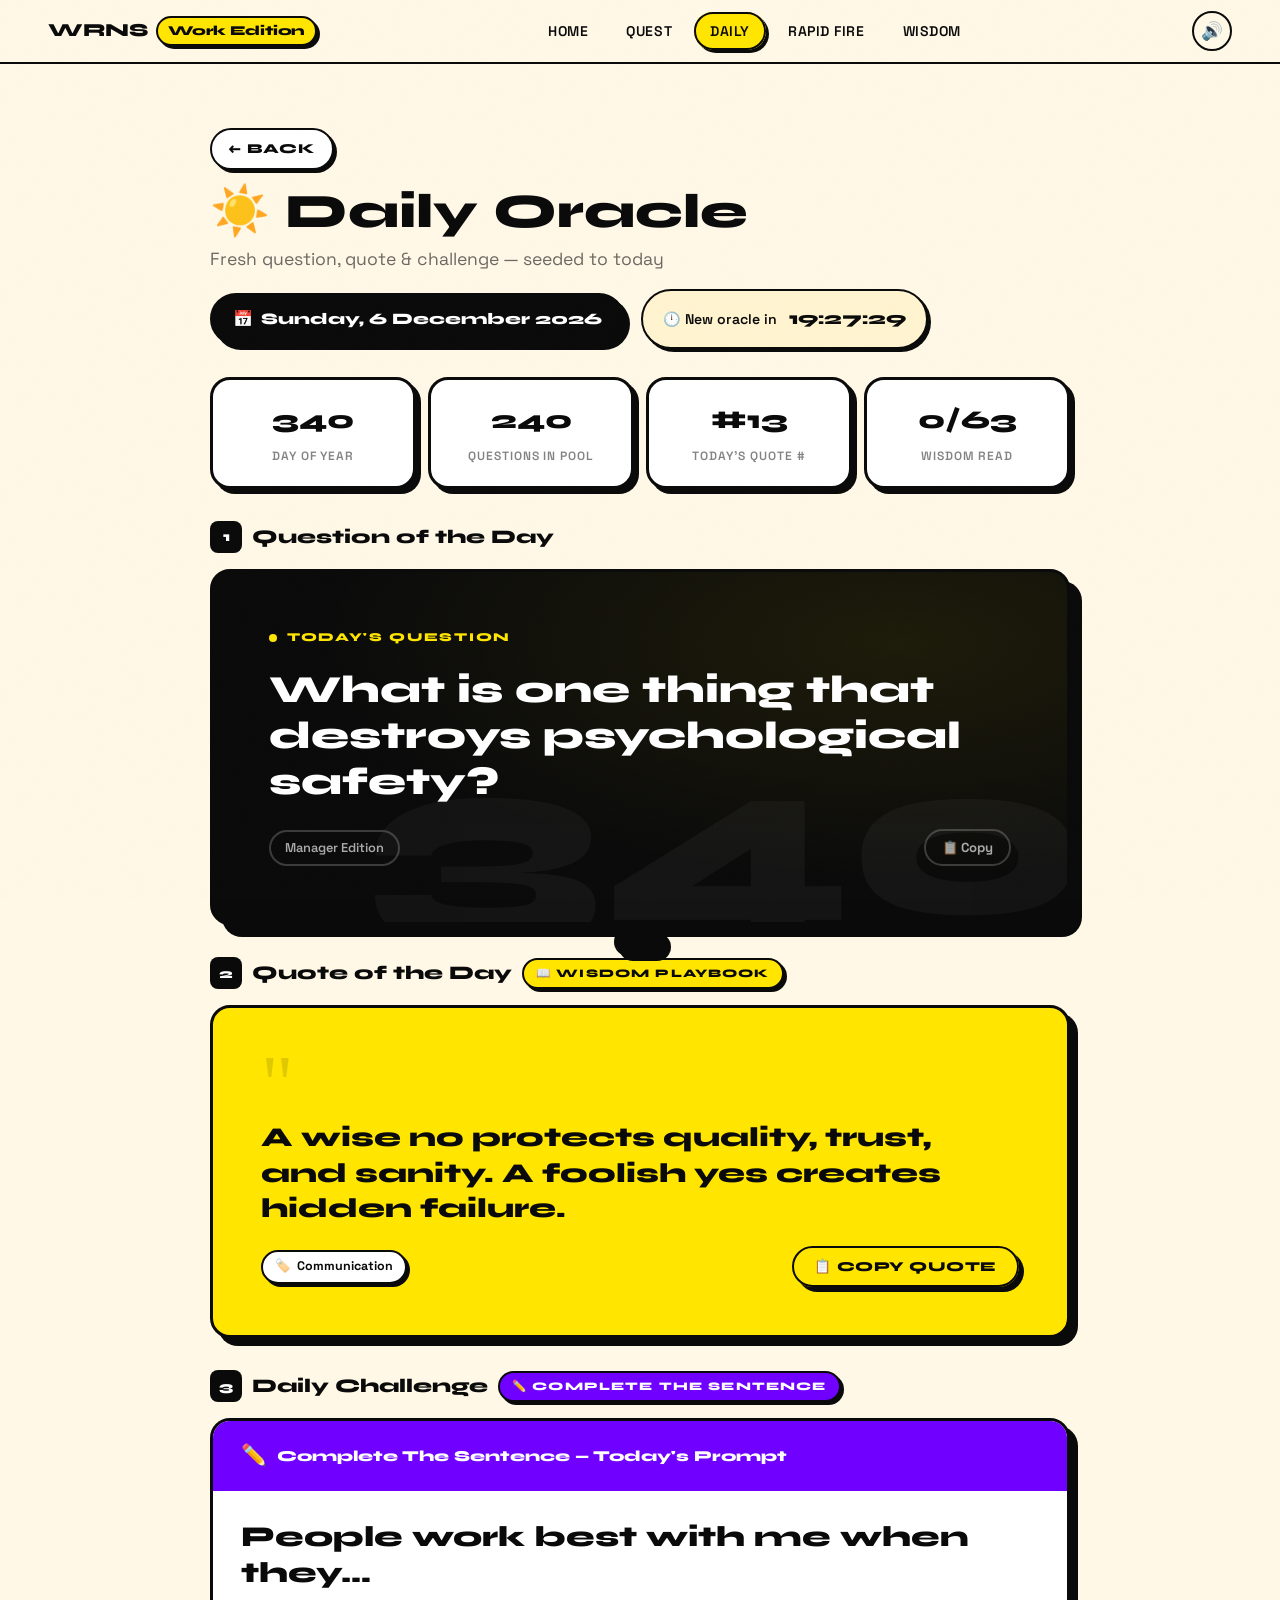
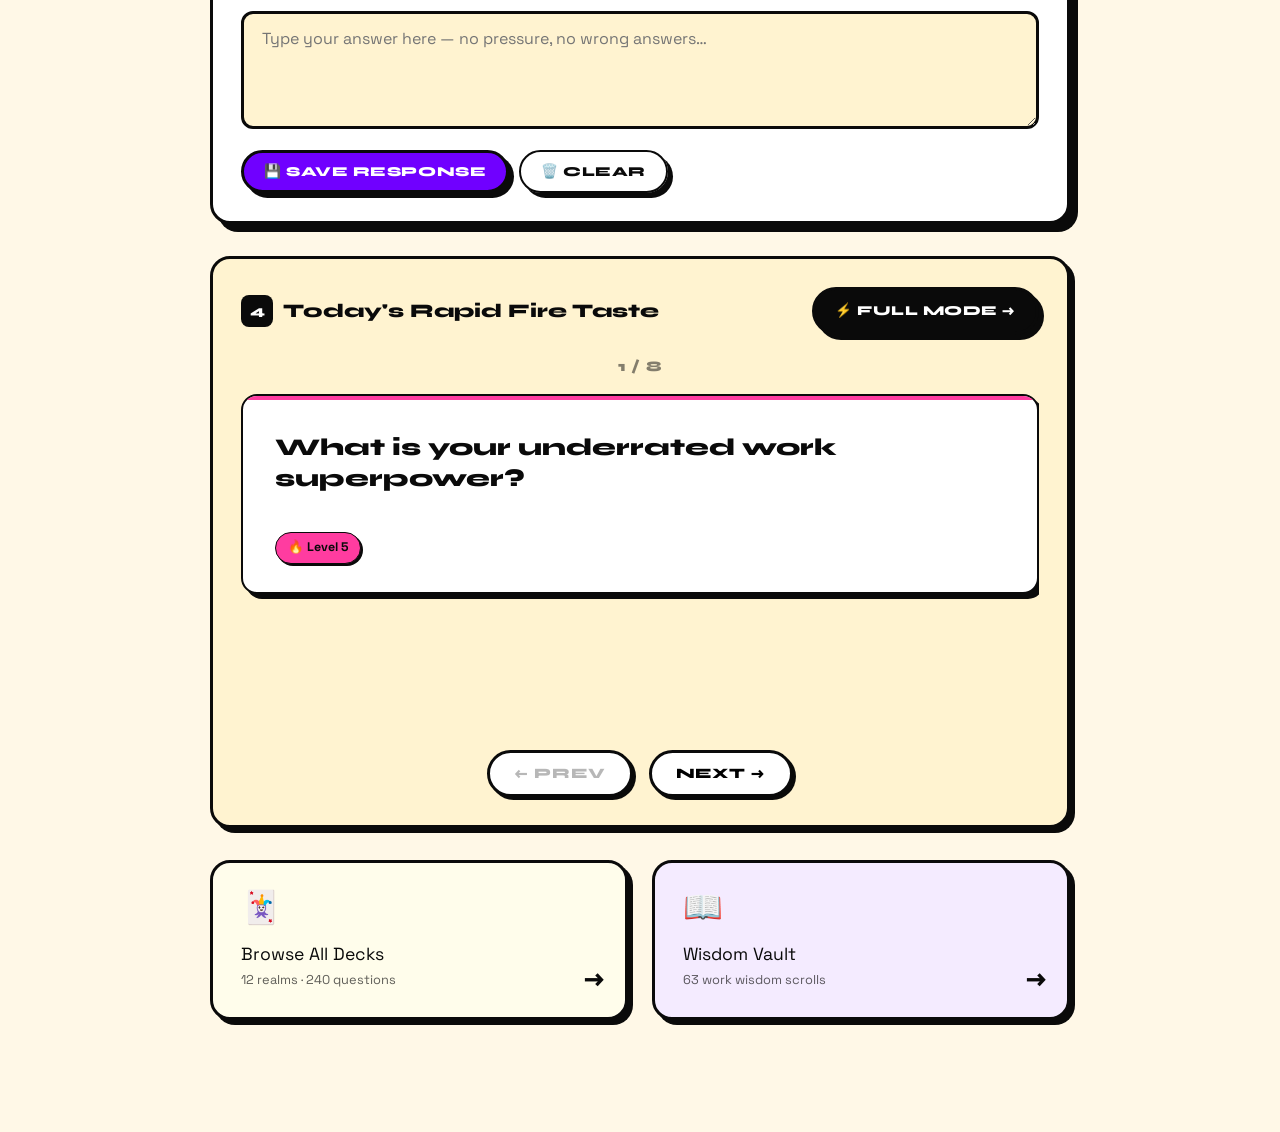
==== pages/daily.html @ 216b8ea8 "Add files via upload" ====
<!DOCTYPE html>
<html lang="en">
<head>
  <meta charset="UTF-8">
  <meta name="viewport" content="width=device-width, initial-scale=1.0">
  <title>Daily Oracle — WRNS Work Edition</title>
  <link rel="stylesheet" href="../css/main.css">
  <link rel="stylesheet" href="../css/animations.css">
  <style>
    .daily-page {
      max-width: 860px;
      margin: 0 auto;
    }

    .date-display {
      display: flex;
      align-items: center;
      gap: 16px;
      flex-wrap: wrap;
    }

    .date-chip {
      display: inline-flex;
      align-items: center;
      gap: 8px;
      font-family: var(--f-display);
      font-size: 1rem;
      font-weight: 800;
      padding: 10px 20px;
      border: var(--border-thick);
      border-radius: var(--radius-pill);
      background: var(--c-black);
      color: var(--c-white);
      box-shadow: var(--sh-md);
    }

    /* Countdown to next day */
    .next-oracle {
      display: flex;
      align-items: center;
      gap: 12px;
      padding: 14px 20px;
      border: var(--border);
      border-radius: var(--radius-pill);
      background: var(--c-cream);
      box-shadow: var(--sh-sm);
      font-size: 0.88rem;
      font-weight: 600;
      flex-wrap: wrap;
    }

    .next-oracle-time {
      font-family: var(--f-display);
      font-size: 1.1rem;
      font-weight: 800;
    }

    /* Daily Q card */
    .daily-q-card {
      background: var(--c-black);
      color: var(--c-white);
      border: var(--border-thick);
      border-radius: var(--radius);
      padding: clamp(32px, 5vw, 56px);
      position: relative;
      overflow: hidden;
      box-shadow: var(--sh-xl);
      min-height: 280px;
      display: flex;
      flex-direction: column;
      justify-content: space-between;
    }

    .daily-q-card::before {
      content: '';
      position: absolute;
      inset: 0;
      background: radial-gradient(ellipse at 80% 20%, rgba(255,229,0,0.08) 0%, transparent 60%);
      pointer-events: none;
    }

    .daily-q-label {
      display: flex;
      align-items: center;
      gap: 10px;
      font-family: var(--f-display);
      font-size: 0.75rem;
      font-weight: 800;
      text-transform: uppercase;
      letter-spacing: 0.14em;
      color: var(--c-yellow);
      margin-bottom: 20px;
      flex-shrink: 0;
    }

    .daily-q-label .live-dot {
      width: 8px;
      height: 8px;
      background: var(--c-yellow);
      border-radius: 50%;
      animation: pulse 1.5s infinite;
    }

    .daily-q-text {
      font-family: var(--f-display);
      font-size: clamp(1.5rem, 4vw, 2.4rem);
      font-weight: 800;
      line-height: 1.2;
      flex: 1;
      display: flex;
      align-items: center;
      position: relative;
      z-index: 1;
    }

    .daily-q-footer {
      display: flex;
      align-items: center;
      justify-content: space-between;
      margin-top: 24px;
      flex-wrap: wrap;
      gap: 10px;
      flex-shrink: 0;
    }

    .daily-q-deck {
      display: inline-flex;
      align-items: center;
      gap: 6px;
      padding: 6px 14px;
      border: 2px solid rgba(255,255,255,0.2);
      border-radius: var(--radius-pill);
      font-size: 0.8rem;
      font-weight: 600;
      color: rgba(255,255,255,0.65);
    }

    .daily-q-share {
      display: inline-flex;
      align-items: center;
      gap: 6px;
      padding: 8px 16px;
      border: 2px solid rgba(255,255,255,0.2);
      border-radius: var(--radius-pill);
      font-size: 0.82rem;
      font-weight: 700;
      color: rgba(255,255,255,0.65);
      cursor: pointer;
      transition: border-color var(--t-fast), color var(--t-fast);
      background: none;
      font-family: var(--f-body);
    }

    .daily-q-share:hover {
      border-color: var(--c-yellow);
      color: var(--c-yellow);
    }

    .big-bg-num {
      position: absolute;
      right: -20px;
      bottom: -30px;
      font-family: var(--f-display);
      font-size: clamp(8rem, 20vw, 14rem);
      font-weight: 800;
      color: white;
      opacity: 0.04;
      line-height: 1;
      pointer-events: none;
      user-select: none;
    }

    /* Quote card */
    .quote-block {
      background: var(--c-yellow);
      border: var(--border-thick);
      border-radius: var(--radius);
      padding: clamp(28px, 4vw, 48px);
      box-shadow: var(--sh-lg);
      position: relative;
      overflow: hidden;
      min-height: 200px;
      display: flex;
      flex-direction: column;
      justify-content: space-between;
    }

    .quote-marks {
      font-family: serif;
      font-size: 5rem;
      line-height: 0.7;
      opacity: 0.12;
      margin-bottom: 8px;
      display: block;
    }

    .quote-text {
      font-family: var(--f-display);
      font-size: clamp(1.1rem, 2.8vw, 1.7rem);
      font-weight: 800;
      line-height: 1.3;
      flex: 1;
    }

    .quote-footer {
      margin-top: 20px;
      display: flex;
      align-items: center;
      justify-content: space-between;
      flex-wrap: wrap;
      gap: 10px;
    }

    .quote-tag-pill {
      display: inline-flex;
      align-items: center;
      gap: 6px;
      padding: 5px 12px;
      border: var(--border);
      border-radius: var(--radius-pill);
      background: var(--c-white);
      font-size: 0.78rem;
      font-weight: 700;
      box-shadow: var(--sh-sm);
    }

    .quote-src {
      font-size: 0.78rem;
      font-weight: 600;
      opacity: 0.55;
    }

    /* Complete the sentence card */
    .sentence-card {
      border: var(--border-thick);
      border-radius: var(--radius);
      background: var(--c-white);
      box-shadow: var(--sh-lg);
      overflow: hidden;
    }

    .sentence-header {
      background: var(--c-purple);
      color: var(--c-white);
      padding: 18px 28px;
      display: flex;
      align-items: center;
      gap: 10px;
    }

    .sentence-header h3 {
      font-size: 0.95rem;
      font-weight: 800;
    }

    .sentence-body {
      padding: 28px;
    }

    .sentence-prompt {
      font-family: var(--f-display);
      font-size: clamp(1.2rem, 3vw, 1.8rem);
      font-weight: 800;
      line-height: 1.25;
      margin-bottom: 20px;
    }

    .sentence-input {
      width: 100%;
      min-height: 100px;
      padding: 14px 18px;
      font-family: var(--f-body);
      font-size: 1rem;
      border: var(--border-thick);
      border-radius: var(--radius-sm);
      background: var(--c-cream);
      resize: vertical;
      transition: border-color var(--t-fast), box-shadow var(--t-fast);
      outline: none;
    }

    .sentence-input:focus {
      border-color: var(--c-purple);
      box-shadow: 0 0 0 3px rgba(112,0,255,0.12);
    }

    /* Daily stats row */
    .daily-meta-row {
      display: grid;
      grid-template-columns: repeat(auto-fit, minmax(160px, 1fr));
      gap: 12px;
    }

    .daily-meta-card {
      display: flex;
      flex-direction: column;
      align-items: center;
      justify-content: center;
      padding: 20px 16px;
      border: var(--border-thick);
      border-radius: var(--radius);
      background: var(--c-white);
      box-shadow: var(--sh-md);
      text-align: center;
      gap: 6px;
    }

    .daily-meta-val {
      font-family: var(--f-display);
      font-size: 1.6rem;
      font-weight: 800;
    }

    .daily-meta-lbl {
      font-size: 0.75rem;
      font-weight: 600;
      opacity: 0.5;
      text-transform: uppercase;
      letter-spacing: 0.08em;
    }

    /* Day streak visual */
    .streak-bar {
      display: flex;
      gap: 6px;
      flex-wrap: wrap;
    }

    .streak-day {
      width: 28px;
      height: 28px;
      border: var(--border);
      border-radius: 6px;
      display: flex;
      align-items: center;
      justify-content: center;
      font-size: 0.7rem;
      font-weight: 700;
    }

    .streak-day.today {
      background: var(--c-yellow);
      box-shadow: var(--sh-sm);
      font-size: 0.8rem;
    }

    .streak-day.visited { background: var(--c-mint); }

    /* Reflection area */
    .reflection-section {
      border: var(--border-thick);
      border-radius: var(--radius);
      background: var(--c-cream);
      padding: 28px;
      box-shadow: var(--sh-md);
    }

    /* Section labels */
    .section-label {
      display: flex;
      align-items: center;
      gap: 10px;
      font-family: var(--f-display);
      font-size: 1.2rem;
      font-weight: 800;
      margin-bottom: 16px;
    }

    .section-label .num {
      display: flex;
      align-items: center;
      justify-content: center;
      width: 32px;
      height: 32px;
      background: var(--c-black);
      color: var(--c-white);
      border-radius: 8px;
      font-size: 0.85rem;
      font-weight: 800;
      flex-shrink: 0;
    }
  </style>
</head>
<body>

<!-- NAV -->
<nav class="nav" id="mainNav" role="navigation" aria-label="Main navigation">
  <div class="container">
    <a href="../index.html" class="nav-logo" aria-label="WRNS Work Edition Home">
      <span>WRNS</span>
      <span class="logo-badge"><span class="badge-full">Work Edition</span><span class="badge-short">WE</span></span>
    </a>
    <ul class="nav-links" role="list">
      <li><a href="../index.html">Home</a></li>
      <li><a href="quest.html">Quest</a></li>
      <li><a href="daily.html" class="active">Daily</a></li>
      <li><a href="rapid-fire.html">Rapid Fire</a></li>
      <li><a href="wisdom.html">Wisdom</a></li>
    </ul>
    <button class="nav-sound-btn" id="soundToggle" aria-label="Toggle sound">🔊</button>
    <button class="nav-hamburger" id="hamburger" aria-label="Toggle menu" aria-expanded="false">
      <span></span><span></span><span></span>
    </button>
  </div>
</nav>
<div class="nav-mobile-menu" id="mobileMenu">
  <a href="../index.html">🏠 Home</a>
  <a href="quest.html">🃏 Quest Decks</a>
  <a href="daily.html">☀️ Daily Oracle</a>
  <a href="rapid-fire.html">⚡ Rapid Fire</a>
  <a href="wisdom.html">📖 Wisdom Vault</a>
</div>

<main class="page">
  <div class="container section daily-page">

    <!-- Header -->
    <div class="section-header page-enter" style="align-items: flex-start;">
      <div>
        <a href="../index.html" class="back-link">← Back</a>
        <h1 style="margin-top: 16px; font-size: clamp(1.8rem, 4vw, 3rem);">☀️ Daily Oracle</h1>
        <p style="opacity: 0.6; margin-top: 6px;">Fresh question, quote & challenge — seeded to today</p>
      </div>
      <div class="date-display">
        <div class="date-chip">📅 <span id="todayDate">—</span></div>
        <div class="next-oracle">
          🕛 New oracle in <span class="next-oracle-time" id="countdownTime">—</span>
        </div>
      </div>
    </div>

    <!-- Daily stats -->
    <div class="daily-meta-row stagger" style="margin-bottom: 32px;">
      <div class="daily-meta-card">
        <span class="daily-meta-val" id="dayNum">—</span>
        <span class="daily-meta-lbl">Day of Year</span>
      </div>
      <div class="daily-meta-card">
        <span class="daily-meta-val" id="qTotal">240</span>
        <span class="daily-meta-lbl">Questions in Pool</span>
      </div>
      <div class="daily-meta-card">
        <span class="daily-meta-val" id="quoteNum">—</span>
        <span class="daily-meta-lbl">Today's Quote #</span>
      </div>
      <div class="daily-meta-card">
        <span class="daily-meta-val" id="wisdomRead">—</span>
        <span class="daily-meta-lbl">Wisdom Read</span>
      </div>
    </div>

    <!-- 1. Question of the Day -->
    <div style="margin-bottom: 32px;" class="page-enter">
      <div class="section-label">
        <span class="num">1</span>
        <span>Question of the Day</span>
      </div>
      <div class="daily-q-card bounce-in" id="dailyQCard">
        <div>
          <div class="daily-q-label">
            <span class="live-dot"></span>
            Today's Question
          </div>
          <div class="daily-q-text" id="dailyQText">Loading…</div>
        </div>
        <div class="big-bg-num" aria-hidden="true" id="dailyQBgNum">?</div>
        <div class="daily-q-footer">
          <span class="daily-q-deck" id="dailyQDeck">—</span>
          <button class="daily-q-share" id="shareQBtn" aria-label="Copy question">📋 Copy</button>
        </div>
      </div>
    </div>

    <!-- 2. Quote of the Day -->
    <div style="margin-bottom: 32px;" class="page-enter">
      <div class="section-label">
        <span class="num">2</span>
        <span>Quote of the Day</span>
        <span class="badge" style="background: var(--c-yellow);">📖 Wisdom Playbook</span>
      </div>
      <div class="quote-block">
        <span class="quote-marks">"</span>
        <div class="quote-text" id="dailyQuoteText">Loading…</div>
        <div class="quote-footer">
          <span class="quote-tag-pill">🏷️ <span id="dailyQuoteTag">—</span></span>
          <button class="btn btn-ghost btn-sm" id="shareQuoteBtn" style="border: var(--border);" aria-label="Copy quote">📋 Copy Quote</button>
        </div>
      </div>
    </div>

    <!-- 3. Complete the Sentence challenge -->
    <div style="margin-bottom: 32px;" class="page-enter">
      <div class="section-label">
        <span class="num">3</span>
        <span>Daily Challenge</span>
        <span class="badge" style="background: var(--c-purple); color: white;">✏️ Complete The Sentence</span>
      </div>
      <div class="sentence-card">
        <div class="sentence-header">
          <span style="font-size: 1.3rem;">✏️</span>
          <h3>Complete The Sentence — Today's Prompt</h3>
        </div>
        <div class="sentence-body">
          <div class="sentence-prompt" id="dailySentence">Loading…</div>
          <label for="sentenceAnswer" class="sr-only">Your answer</label>
          <textarea class="sentence-input" id="sentenceAnswer" placeholder="Type your answer here — no pressure, no wrong answers…" rows="4"></textarea>
          <div style="display: flex; gap: 10px; margin-top: 14px; flex-wrap: wrap;">
            <button class="btn btn-purple btn-sm" id="saveSentenceBtn">💾 Save Response</button>
            <button class="btn btn-ghost btn-sm" id="clearSentenceBtn" style="border: var(--border);">🗑️ Clear</button>
          </div>
        </div>
      </div>
    </div>

    <!-- 4. Bonus: Rapid fire preview -->
    <div class="reflection-section page-enter" style="margin-bottom: 32px;">
      <div style="display: flex; align-items: center; justify-content: space-between; flex-wrap: wrap; gap: 12px; margin-bottom: 20px;">
        <div class="section-label" style="margin-bottom: 0;">
          <span class="num">4</span>
          <span>Today's Rapid Fire Taste</span>
        </div>
        <a href="rapid-fire.html" class="btn btn-black btn-sm">⚡ Full Mode →</a>
      </div>
      <div id="bonusCarouselWrap">
        <div id="bonusCarousel"></div>
      </div>
    </div>

    <!-- 5. Navigate to more -->
    <div class="grid-2 stagger" style="margin-bottom: 48px; gap: var(--gap);">
      <a href="quest.html" class="mode-card" style="height: 160px; text-decoration: none; color: inherit;">
        <div class="mode-card-bg" style="background: var(--c-yellow);"></div>
        <span class="mode-card-emoji" style="font-size: 2rem;">🃏</span>
        <div class="mode-card-content">
          <div class="mode-card-title" style="font-size: 1.1rem;">Browse All Decks</div>
          <div class="mode-card-desc" style="font-size: 0.8rem;">12 realms · 240 questions</div>
        </div>
        <span class="mode-card-arrow" style="bottom: 20px; right: 20px;">→</span>
      </a>
      <a href="wisdom.html" class="mode-card" style="height: 160px; text-decoration: none; color: inherit;">
        <div class="mode-card-bg" style="background: var(--c-purple);"></div>
        <span class="mode-card-emoji" style="font-size: 2rem;">📖</span>
        <div class="mode-card-content">
          <div class="mode-card-title" style="font-size: 1.1rem;">Wisdom Vault</div>
          <div class="mode-card-desc" style="font-size: 0.8rem;">63 work wisdom scrolls</div>
        </div>
        <span class="mode-card-arrow" style="bottom: 20px; right: 20px;">→</span>
      </a>
    </div>

  </div>
</main>

<div class="toast" id="toast" role="status" aria-live="polite"></div>

<script src="../js/data.js"></script>
<script src="../js/engine.js"></script>
<script src="../js/sounds.js"></script>
<script src="../js/carousel.js"></script>
<script>
document.addEventListener('DOMContentLoaded', () => {
  Sounds.init();
  const soundOn = localStorage.getItem('wrns_sound') !== 'false';
  Sounds.setEnabled(soundOn);
  document.getElementById('soundToggle').textContent = soundOn ? '🔊' : '🔇';
  document.getElementById('soundToggle').addEventListener('click', function() {
    const on = localStorage.getItem('wrns_sound') !== 'false';
    const next = !on;
    localStorage.setItem('wrns_sound', next);
    Sounds.setEnabled(next);
    this.textContent = next ? '🔊' : '🔇';
    if (next) Sounds.playClick();
  });

  // Hamburger
  const hamburger = document.getElementById('hamburger');
  const mobileMenu = document.getElementById('mobileMenu');
  hamburger.addEventListener('click', () => {
    const open = hamburger.classList.toggle('open');
    hamburger.setAttribute('aria-expanded', open);
    mobileMenu.classList.toggle('open', open);
  });

  // Date display
  const now = new Date();
  const opts = { weekday: 'long', year: 'numeric', month: 'long', day: 'numeric' };
  document.getElementById('todayDate').textContent = now.toLocaleDateString('en-SG', opts);

  // Day of year
  const start = new Date(now.getFullYear(), 0, 0);
  const diff = now - start;
  const dayOfYear = Math.floor(diff / (1000 * 60 * 60 * 24));
  document.getElementById('dayNum').textContent = dayOfYear;

  // Countdown to midnight
  function updateCountdown() {
    document.getElementById('countdownTime').textContent =
      Engine.formatCountdown(Engine.msToMidnight());
  }
  updateCountdown();
  setInterval(updateCountdown, 1000);

  // Daily question
  const dq = Engine.getDailyQuestion();
  document.getElementById('dailyQText').textContent = dq.q;
  document.getElementById('dailyQDeck').textContent = `${dq.deck}`;
  document.getElementById('dailyQBgNum').textContent = dayOfYear;

  // Daily quote
  const dqt = Engine.getDailyQuote();
  document.getElementById('dailyQuoteText').textContent = dqt.text;
  document.getElementById('dailyQuoteTag').textContent = dqt.tag;

  // Quote number (index in array)
  const qIdx = QUOTES.findIndex(q => q.text === dqt.text);
  document.getElementById('quoteNum').textContent = `#${qIdx + 1}`;

  // Wisdom read count
  document.getElementById('wisdomRead').textContent =
    `${Engine.getReadCount()}/${WISDOM_SECTIONS.length}`;

  // Daily sentence
  document.getElementById('dailySentence').textContent = Engine.getDailySentence();

  // Restore saved sentence
  const savedKey = `wrns_daily_sentence_${Engine.getDaySeed()}`;
  const saved = localStorage.getItem(savedKey);
  if (saved) document.getElementById('sentenceAnswer').value = saved;

  document.getElementById('saveSentenceBtn').addEventListener('click', () => {
    const val = document.getElementById('sentenceAnswer').value.trim();
    if (val) {
      localStorage.setItem(savedKey, val);
      Sounds.playComplete();
      showToast('💾 Response saved!');
    }
  });

  document.getElementById('clearSentenceBtn').addEventListener('click', () => {
    document.getElementById('sentenceAnswer').value = '';
    localStorage.removeItem(savedKey);
    Sounds.playClick();
    showToast('🗑️ Cleared');
  });

  // Share / copy
  document.getElementById('shareQBtn').addEventListener('click', () => {
    navigator.clipboard.writeText(dq.q).then(() => {
      Sounds.playClick();
      showToast('📋 Question copied!');
    });
  });

  document.getElementById('shareQuoteBtn').addEventListener('click', () => {
    navigator.clipboard.writeText(`"${dqt.text}" — WRNS Wisdom Playbook`).then(() => {
      Sounds.playClick();
      showToast('📋 Quote copied!');
    });
  });

  // Bonus carousel: 5 random questions from today's seed
  const bonusQs = Engine.seededShuffle(ALL_QUESTIONS, Engine.getDaySeed() + 10).slice(0, 8);
  const bonusEl = document.getElementById('bonusCarousel');

  const bonusCarousel = new Carousel(bonusEl, bonusQs, {
    renderCard: (item) => {
      const el = document.createElement('div');
      const deck = DECKS.find(d => d.id === item.deckId);
      el.style.cssText = `
        background: var(--c-white);
        border: 2.5px solid var(--c-black);
        border-radius: 16px;
        padding: 28px 32px;
        min-height: 200px;
        display: flex;
        flex-direction: column;
        justify-content: space-between;
        box-shadow: 5px 5px 0 var(--c-black);
        position: relative;
        overflow: hidden;
      `;
      el.innerHTML = `
        <div style="height: 4px; background: ${item.color}; position: absolute; top: 0; left: 0; right: 0; border-radius: 16px 16px 0 0;"></div>
        <div style="font-family: var(--f-display); font-size: clamp(1.1rem,3vw,1.5rem); font-weight: 800; line-height: 1.3; padding-top: 8px;">${item.q}</div>
        <div style="display: inline-flex; align-items: center; gap: 6px; padding: 5px 12px; border: 1.5px solid var(--c-black); border-radius: 999px; font-size: 0.78rem; font-weight: 700; background: ${item.color}; margin-top: 16px; box-shadow: 2px 2px 0 var(--c-black); align-self: flex-start;">
          ${deck ? deck.emoji : '🃏'} ${item.deck}
        </div>
      `;
      return el;
    }
  });
  bonusCarousel.enableSwipe();

  // Sound on page load
  setTimeout(() => Sounds.playReveal(), 400);

  // 3D tilt on daily card
  const dailyCard = document.getElementById('dailyQCard');
  dailyCard.addEventListener('mousemove', (e) => {
    const rect = dailyCard.getBoundingClientRect();
    const dx = (e.clientX - rect.left - rect.width / 2) / (rect.width / 2);
    const dy = (e.clientY - rect.top - rect.height / 2) / (rect.height / 2);
    dailyCard.style.transform = `perspective(800px) rotateY(${dx * 4}deg) rotateX(${-dy * 4}deg)`;
  });
  dailyCard.addEventListener('mouseleave', () => { dailyCard.style.transform = ''; });
});

function showToast(msg, dur = 2200) {
  const t = document.getElementById('toast');
  t.textContent = msg;
  t.classList.add('show');
  clearTimeout(t._timer);
  t._timer = setTimeout(() => t.classList.remove('show'), dur);
}
</script>
</body>
</html>
---- css/main.css ----
/* ============================================================
   WRNS WORK EDITION — MAIN CSS
   Design: Adventure · Gen-Z · 3D Spatial · Framer-inspired
   ============================================================ */

/* ── Google Fonts ─────────────────────────────────────────── */
@import url('https://fonts.googleapis.com/css2?family=Syne:wght@700;800&family=Space+Grotesk:wght@400;500;600;700&display=swap');

/* ── Design Tokens ────────────────────────────────────────── */
:root {
  /* Palette */
  --c-bg:      #FFF8E7;
  --c-black:   #0A0A0A;
  --c-white:   #FFFFFF;
  --c-cream:   #FFF3D0;

  --c-yellow:  #FFE500;
  --c-coral:   #FF4500;
  --c-blue:    #0047FF;
  --c-mint:    #00D97E;
  --c-pink:    #FF3CA0;
  --c-purple:  #7000FF;
  --c-orange:  #FF8A00;
  --c-teal:    #00C8C8;
  --c-lime:    #AAFF00;
  --c-red:     #FF1744;

  /* Deck colors */
  --c-l1: #FFE500;
  --c-l2: #FF8A00;
  --c-l3: #0047FF;
  --c-l4: #00D97E;
  --c-l5: #FF3CA0;
  --c-mgr: #7000FF;
  --c-onb: #FF4500;
  --c-con: #FF1744;
  --c-car: #AAFF00;
  --c-sea: #00C8C8;
  --c-pk1: #0047FF;
  --c-cts: #7000FF;

  /* Shadows */
  --sh-sm: 3px 3px 0 var(--c-black);
  --sh-md: 5px 5px 0 var(--c-black);
  --sh-lg: 8px 8px 0 var(--c-black);
  --sh-xl: 12px 12px 0 var(--c-black);

  /* Typography */
  --f-display: 'Syne', sans-serif;
  --f-body: 'Space Grotesk', sans-serif;

  /* Borders */
  --border: 2.5px solid var(--c-black);
  --border-thick: 3.5px solid var(--c-black);
  --radius: 20px;
  --radius-sm: 12px;
  --radius-pill: 999px;

  /* Spacing */
  --gap: clamp(12px, 2vw, 24px);
  --section-pad: clamp(32px, 5vw, 72px);

  /* Transitions */
  --t-fast: 0.15s ease;
  --t-med: 0.28s cubic-bezier(0.34, 1.56, 0.64, 1);
  --t-slow: 0.5s cubic-bezier(0.16, 1, 0.3, 1);
}

/* ── Reset ────────────────────────────────────────────────── */
*, *::before, *::after { box-sizing: border-box; margin: 0; padding: 0; }

html {
  scroll-behavior: smooth;
  font-size: 16px;
  -webkit-text-size-adjust: 100%;
}

body {
  background-color: var(--c-bg);
  color: var(--c-black);
  font-family: var(--f-body);
  font-size: 1rem;
  line-height: 1.6;
  overflow-x: hidden;
  min-height: 100dvh;
}

/* ── Grain overlay ─────────────────────────────────────────── */
body::after {
  content: '';
  position: fixed;
  inset: 0;
  pointer-events: none;
  background-image: url("data:image/svg+xml,%3Csvg xmlns='http://www.w3.org/2000/svg' width='200' height='200'%3E%3Cfilter id='noise'%3E%3CfeTurbulence type='fractalNoise' baseFrequency='0.75' numOctaves='4' stitchTiles='stitch'/%3E%3C/filter%3E%3Crect width='200' height='200' filter='url(%23noise)' opacity='0.04'/%3E%3C/svg%3E");
  z-index: 9999;
  opacity: 0.4;
}

/* ── Typography ───────────────────────────────────────────── */
h1, h2, h3, h4 { font-family: var(--f-display); font-weight: 800; line-height: 1.1; }

h1 { font-size: clamp(2.4rem, 6vw, 5rem); }
h2 { font-size: clamp(1.8rem, 4vw, 3rem); }
h3 { font-size: clamp(1.3rem, 3vw, 2rem); }
h4 { font-size: clamp(1.1rem, 2.5vw, 1.5rem); }

p { font-size: clamp(0.95rem, 1.5vw, 1.1rem); }

a { color: inherit; text-decoration: none; }

/* ── Utility ──────────────────────────────────────────────── */
.sr-only { position: absolute; width: 1px; height: 1px; overflow: hidden; clip: rect(0,0,0,0); }

.container {
  width: min(100%, 1280px);
  margin: 0 auto;
  padding: 0 clamp(16px, 4vw, 48px);
}

.flex { display: flex; }
.flex-col { flex-direction: column; }
.items-center { align-items: center; }
.justify-center { justify-content: center; }
.justify-between { justify-content: space-between; }
.gap-sm { gap: 12px; }
.gap-md { gap: var(--gap); }
.gap-lg { gap: calc(var(--gap) * 1.5); }
.text-center { text-align: center; }
.w-full { width: 100%; }
.overflow-hidden { overflow: hidden; }

/* ── Buttons ──────────────────────────────────────────────── */
.btn {
  display: inline-flex;
  align-items: center;
  justify-content: center;
  gap: 8px;
  padding: 14px 28px;
  font-family: var(--f-display);
  font-size: 1rem;
  font-weight: 800;
  border: var(--border-thick);
  border-radius: var(--radius-pill);
  cursor: pointer;
  box-shadow: var(--sh-md);
  transition: transform var(--t-fast), box-shadow var(--t-fast);
  position: relative;
  user-select: none;
  -webkit-tap-highlight-color: transparent;
  text-transform: uppercase;
  letter-spacing: 0.04em;
}

.btn:hover {
  transform: translate(-2px, -2px);
  box-shadow: var(--sh-lg);
}

.btn:active {
  transform: translate(3px, 3px);
  box-shadow: var(--sh-sm);
}

.btn-yellow { background: var(--c-yellow); color: var(--c-black); }
.btn-black  { background: var(--c-black);  color: var(--c-white); }
.btn-coral  { background: var(--c-coral);  color: var(--c-white); }
.btn-blue   { background: var(--c-blue);   color: var(--c-white); }
.btn-mint   { background: var(--c-mint);   color: var(--c-black); }
.btn-pink   { background: var(--c-pink);   color: var(--c-white); }
.btn-purple { background: var(--c-purple); color: var(--c-white); }
.btn-ghost  { background: transparent; color: var(--c-black); }

.btn-sm { padding: 10px 20px; font-size: 0.85rem; }
.btn-lg { padding: 18px 36px; font-size: 1.15rem; }

.btn:disabled, .btn.disabled {
  opacity: 0.35;
  cursor: not-allowed;
  pointer-events: none;
  transform: none !important;
  box-shadow: var(--sh-sm) !important;
}

/* ── Nav ──────────────────────────────────────────────────── */
.nav {
  position: fixed;
  top: 0; left: 0; right: 0;
  z-index: 100;
  height: 64px;
  background: rgba(255,248,231,0.92);
  backdrop-filter: blur(12px);
  -webkit-backdrop-filter: blur(12px);
  border-bottom: var(--border);
  display: flex;
  align-items: center;
}

.nav .container {
  display: flex;
  align-items: center;
  justify-content: space-between;
  height: 100%;
}

.nav-logo {
  font-family: var(--f-display);
  font-size: 1.15rem;
  font-weight: 800;
  display: flex;
  align-items: center;
  gap: 8px;
  letter-spacing: -0.02em;
}

.nav-logo .logo-badge {
  background: var(--c-yellow);
  border: var(--border);
  padding: 2px 10px;
  border-radius: var(--radius-pill);
  font-size: 0.85rem;
  box-shadow: var(--sh-sm);
  white-space: nowrap;
}

.badge-short { display: none; }
.badge-full  { display: inline; }

.nav-links {
  display: flex;
  align-items: center;
  gap: 6px;
  list-style: none;
}

.nav-links a {
  font-weight: 600;
  font-size: 0.875rem;
  padding: 8px 14px;
  border-radius: var(--radius-pill);
  border: 2px solid transparent;
  transition: background var(--t-fast), border-color var(--t-fast), box-shadow var(--t-fast);
  text-transform: uppercase;
  letter-spacing: 0.04em;
}

.nav-links a:hover,
.nav-links a.active {
  background: var(--c-yellow);
  border-color: var(--c-black);
  box-shadow: var(--sh-sm);
}

.nav-sound-btn {
  background: none;
  border: var(--border);
  border-radius: var(--radius-pill);
  width: 40px;
  height: 40px;
  display: flex;
  align-items: center;
  justify-content: center;
  cursor: pointer;
  font-size: 1.1rem;
  transition: background var(--t-fast), box-shadow var(--t-fast), transform var(--t-fast);
}

.nav-sound-btn:hover {
  background: var(--c-yellow);
  box-shadow: var(--sh-sm);
  transform: scale(1.1);
}

/* Mobile hamburger */
.nav-hamburger {
  display: none;
  flex-direction: column;
  gap: 5px;
  background: none;
  border: var(--border);
  border-radius: 10px;
  width: 40px;
  height: 40px;
  align-items: center;
  justify-content: center;
  cursor: pointer;
}

.nav-hamburger span {
  display: block;
  width: 18px;
  height: 2.5px;
  background: var(--c-black);
  border-radius: 2px;
  transition: transform 0.3s, opacity 0.3s;
}

.nav-hamburger.open span:nth-child(1) { transform: translateY(7px) rotate(45deg); }
.nav-hamburger.open span:nth-child(2) { opacity: 0; }
.nav-hamburger.open span:nth-child(3) { transform: translateY(-7px) rotate(-45deg); }

.nav-mobile-menu {
  display: none;
  position: fixed;
  top: 64px; left: 0; right: 0;
  background: var(--c-bg);
  border-bottom: var(--border);
  padding: 16px;
  z-index: 99;
  flex-direction: column;
  gap: 8px;
}

.nav-mobile-menu.open { display: flex; }

.nav-mobile-menu a {
  font-family: var(--f-display);
  font-size: 1.1rem;
  font-weight: 800;
  padding: 14px 20px;
  border: var(--border);
  border-radius: var(--radius);
  display: block;
  background: var(--c-white);
  box-shadow: var(--sh-sm);
  transition: background var(--t-fast), transform var(--t-fast);
}

.nav-mobile-menu a:hover { background: var(--c-yellow); transform: translate(-2px,-2px); }

/* ── Page wrapper ─────────────────────────────────────────── */
.page {
  padding-top: 64px;
  min-height: 100dvh;
}

/* ── Card (base) ──────────────────────────────────────────── */
.card {
  background: var(--c-white);
  border: var(--border-thick);
  border-radius: var(--radius);
  box-shadow: var(--sh-md);
  transition: transform var(--t-med), box-shadow var(--t-med);
  overflow: hidden;
  position: relative;
}

.card:hover {
  transform: translate(-3px, -3px);
  box-shadow: var(--sh-lg);
}

.card:active {
  transform: translate(2px, 2px);
  box-shadow: var(--sh-sm);
}

/* ── Fixed-height question card ───────────────────────────── */
.q-card {
  height: 320px;
  display: flex;
  flex-direction: column;
  padding: 28px;
  background: var(--c-white);
  border: var(--border-thick);
  border-radius: var(--radius);
  box-shadow: var(--sh-md);
  position: relative;
}

.q-card .q-card-tag {
  font-family: var(--f-display);
  font-size: 0.75rem;
  font-weight: 800;
  text-transform: uppercase;
  letter-spacing: 0.1em;
  padding: 4px 12px;
  border: var(--border);
  border-radius: var(--radius-pill);
  display: inline-flex;
  align-items: center;
  gap: 6px;
  margin-bottom: 16px;
  box-shadow: var(--sh-sm);
  flex-shrink: 0;
}

.q-card .q-card-body {
  flex: 1;
  overflow-y: auto;
  overscroll-behavior: contain;
  scrollbar-width: thin;
  scrollbar-color: var(--c-black) transparent;
}

.q-card .q-card-body::-webkit-scrollbar { width: 4px; }
.q-card .q-card-body::-webkit-scrollbar-track { background: transparent; }
.q-card .q-card-body::-webkit-scrollbar-thumb { background: var(--c-black); border-radius: 4px; }

.q-card .q-text {
  font-size: clamp(1.1rem, 2.5vw, 1.45rem);
  font-weight: 700;
  font-family: var(--f-display);
  line-height: 1.3;
}

.q-card .q-card-footer {
  margin-top: 16px;
  display: flex;
  align-items: center;
  justify-content: space-between;
  flex-shrink: 0;
  font-size: 0.8rem;
  font-weight: 600;
  opacity: 0.5;
}

/* ── Deck grid cards ──────────────────────────────────────── */
.deck-grid {
  display: grid;
  grid-template-columns: repeat(auto-fill, minmax(min(260px, 100%), 1fr));
  gap: var(--gap);
}

.deck-card {
  height: 200px;
  display: flex;
  flex-direction: column;
  justify-content: space-between;
  padding: 22px;
  border: var(--border-thick);
  border-radius: var(--radius);
  box-shadow: var(--sh-md);
  cursor: pointer;
  transition: transform var(--t-med), box-shadow var(--t-med);
  position: relative;
  overflow: hidden;
  background: var(--c-white);
  user-select: none;
  -webkit-tap-highlight-color: transparent;
}

.deck-card::before {
  content: '';
  position: absolute;
  inset: 0;
  background: var(--deck-color, var(--c-yellow));
  opacity: 0;
  transition: opacity var(--t-fast);
  z-index: 0;
}

.deck-card:hover::before { opacity: 0.12; }
.deck-card.selected::before { opacity: 0.25; }

.deck-card:hover {
  transform: translate(-4px, -4px);
  box-shadow: var(--sh-xl);
}

.deck-card:active {
  transform: translate(3px, 3px);
  box-shadow: var(--sh-sm);
}

.deck-card > * { position: relative; z-index: 1; }

.deck-card-top {
  display: flex;
  align-items: flex-start;
  justify-content: space-between;
}

.deck-card-emoji {
  font-size: 2rem;
  line-height: 1;
}

.deck-card-count {
  font-weight: 700;
  font-size: 0.8rem;
  padding: 4px 10px;
  border: var(--border);
  border-radius: var(--radius-pill);
  box-shadow: var(--sh-sm);
  background: var(--c-white);
}

.deck-card-title {
  font-family: var(--f-display);
  font-size: 1.1rem;
  font-weight: 800;
  line-height: 1.2;
}

.deck-card-sub {
  font-size: 0.8rem;
  font-weight: 500;
  opacity: 0.65;
  margin-top: 2px;
}

.deck-card-stripe {
  position: absolute;
  top: 0; right: 20px;
  width: 6px;
  height: 50%;
  border-radius: 0 0 4px 4px;
}

/* ── Carousel system ──────────────────────────────────────── */
.carousel-root {
  width: 100%;
  display: flex;
  flex-direction: column;
  gap: 16px;
}

.carousel-counter {
  font-family: var(--f-display);
  font-size: 0.9rem;
  font-weight: 800;
  text-align: center;
  opacity: 0.5;
  letter-spacing: 0.05em;
}

.carousel-stage {
  width: 100%;
  overflow: hidden;
  position: relative;
  min-height: 340px;
}

.carousel-card-wrap {
  width: 100%;
  position: relative;
}

.carousel-card {
  width: 100%;
}

.carousel-controls {
  display: flex;
  align-items: center;
  justify-content: center;
  gap: 16px;
}

.carousel-btn {
  font-family: var(--f-display);
  font-size: 0.9rem;
  font-weight: 800;
  padding: 12px 24px;
  border: var(--border-thick);
  border-radius: var(--radius-pill);
  background: var(--c-white);
  cursor: pointer;
  box-shadow: var(--sh-sm);
  transition: transform var(--t-fast), box-shadow var(--t-fast), background var(--t-fast);
  text-transform: uppercase;
  letter-spacing: 0.06em;
  user-select: none;
}

.carousel-btn:hover:not(.disabled) {
  background: var(--c-black);
  color: var(--c-white);
  transform: translate(-2px,-2px);
  box-shadow: var(--sh-md);
}

.carousel-btn:active:not(.disabled) {
  transform: translate(2px,2px);
  box-shadow: none;
}

/* ── Section hero ─────────────────────────────────────────── */
.hero {
  padding: var(--section-pad) 0;
  position: relative;
  overflow: hidden;
}

.hero-eyebrow {
  display: inline-flex;
  align-items: center;
  gap: 8px;
  font-family: var(--f-display);
  font-size: 0.8rem;
  font-weight: 800;
  text-transform: uppercase;
  letter-spacing: 0.12em;
  padding: 6px 16px;
  border: var(--border);
  border-radius: var(--radius-pill);
  background: var(--c-yellow);
  box-shadow: var(--sh-sm);
  margin-bottom: 24px;
}

.hero-title {
  margin-bottom: 16px;
}

.hero-title .accent {
  color: var(--c-coral);
  position: relative;
  display: inline-block;
}

.hero-sub {
  max-width: 580px;
  font-size: clamp(1rem, 2vw, 1.2rem);
  opacity: 0.75;
  margin-bottom: 32px;
}

/* ── Mode nav cards (landing page) ───────────────────────── */
.mode-grid {
  display: grid;
  grid-template-columns: repeat(auto-fill, minmax(min(280px, 100%), 1fr));
  gap: var(--gap);
}

.mode-card {
  height: 260px;
  display: flex;
  flex-direction: column;
  justify-content: space-between;
  padding: 28px;
  border: var(--border-thick);
  border-radius: var(--radius);
  box-shadow: var(--sh-md);
  cursor: pointer;
  text-decoration: none;
  color: var(--c-black);
  transition: transform var(--t-med), box-shadow var(--t-med);
  position: relative;
  overflow: hidden;
  background: var(--c-white);
}

.mode-card:hover {
  transform: translate(-5px, -5px);
  box-shadow: var(--sh-xl);
}

.mode-card:active {
  transform: translate(3px, 3px);
  box-shadow: var(--sh-sm);
}

.mode-card-bg {
  position: absolute;
  inset: 0;
  opacity: 0.08;
  transition: opacity var(--t-fast);
}

.mode-card:hover .mode-card-bg { opacity: 0.15; }

.mode-card-emoji {
  font-size: 3rem;
  line-height: 1;
  position: relative;
  z-index: 1;
}

.mode-card-content { position: relative; z-index: 1; }

.mode-card-badge {
  display: inline-flex;
  align-items: center;
  font-family: var(--f-display);
  font-size: 0.72rem;
  font-weight: 800;
  text-transform: uppercase;
  letter-spacing: 0.1em;
  padding: 4px 10px;
  border: var(--border);
  border-radius: var(--radius-pill);
  box-shadow: var(--sh-sm);
  margin-bottom: 8px;
}

.mode-card-title {
  font-size: 1.4rem;
  line-height: 1.2;
  margin-bottom: 6px;
}

.mode-card-desc {
  font-size: 0.875rem;
  opacity: 0.65;
  line-height: 1.4;
}

.mode-card-arrow {
  position: absolute;
  bottom: 28px; right: 28px;
  font-size: 1.4rem;
  font-family: var(--f-display);
  font-weight: 800;
  transition: transform var(--t-med);
  z-index: 1;
}

.mode-card:hover .mode-card-arrow { transform: translate(4px, -4px); }

/* ── Daily oracle section ─────────────────────────────────── */
.daily-card {
  background: var(--c-black);
  color: var(--c-white);
  border-radius: var(--radius);
  padding: 40px;
  position: relative;
  overflow: hidden;
}

.daily-card-type {
  font-family: var(--f-display);
  font-size: 0.75rem;
  font-weight: 800;
  text-transform: uppercase;
  letter-spacing: 0.14em;
  opacity: 0.5;
  margin-bottom: 16px;
}

.daily-card-q {
  font-family: var(--f-display);
  font-size: clamp(1.4rem, 3.5vw, 2.2rem);
  font-weight: 800;
  line-height: 1.2;
  margin-bottom: 24px;
}

.daily-card-deck {
  display: inline-flex;
  align-items: center;
  gap: 6px;
  padding: 6px 14px;
  border: 2px solid rgba(255,255,255,0.2);
  border-radius: var(--radius-pill);
  font-size: 0.8rem;
  font-weight: 600;
  opacity: 0.7;
}

/* Quote card */
.quote-card {
  background: var(--c-yellow);
  border: var(--border-thick);
  border-radius: var(--radius);
  padding: 40px;
  box-shadow: var(--sh-lg);
  position: relative;
}

.quote-card-text {
  font-family: var(--f-display);
  font-size: clamp(1.2rem, 3vw, 1.8rem);
  font-weight: 800;
  line-height: 1.3;
  margin-bottom: 20px;
}

.quote-card-text::before {
  content: '"';
  font-size: 4rem;
  line-height: 0.6;
  font-family: serif;
  opacity: 0.15;
  display: block;
  margin-bottom: 8px;
}

.quote-card-tag {
  display: inline-flex;
  align-items: center;
  gap: 6px;
  padding: 5px 12px;
  border: var(--border);
  border-radius: var(--radius-pill);
  font-size: 0.78rem;
  font-weight: 700;
  background: var(--c-white);
  box-shadow: var(--sh-sm);
}

/* ── Countdown ────────────────────────────────────────────── */
.countdown {
  display: inline-flex;
  align-items: center;
  gap: 12px;
  font-family: var(--f-display);
  font-size: 1.4rem;
  font-weight: 800;
  border: var(--border-thick);
  border-radius: var(--radius-pill);
  padding: 10px 24px;
  background: var(--c-white);
  box-shadow: var(--sh-md);
}

.countdown-label {
  font-size: 0.75rem;
  font-weight: 700;
  text-transform: uppercase;
  letter-spacing: 0.08em;
  opacity: 0.5;
}

/* ── Wisdom explorer ──────────────────────────────────────── */
.wisdom-grid {
  display: grid;
  grid-template-columns: repeat(auto-fill, minmax(min(300px, 100%), 1fr));
  gap: var(--gap);
}

.wisdom-card {
  height: 220px;
  display: flex;
  flex-direction: column;
  justify-content: space-between;
  padding: 24px;
  border: var(--border-thick);
  border-radius: var(--radius);
  box-shadow: var(--sh-md);
  cursor: pointer;
  background: var(--c-white);
  transition: transform var(--t-med), box-shadow var(--t-med), background var(--t-fast);
  position: relative;
  overflow: hidden;
  user-select: none;
}

.wisdom-card:hover {
  transform: translate(-3px, -3px);
  box-shadow: var(--sh-lg);
}

.wisdom-card.read {
  background: var(--c-cream);
}

.wisdom-card.read::after {
  content: '✓';
  position: absolute;
  top: 12px;
  right: 16px;
  width: 28px;
  height: 28px;
  background: var(--c-mint);
  border: var(--border);
  border-radius: 50%;
  display: flex;
  align-items: center;
  justify-content: center;
  font-size: 0.8rem;
  font-weight: 800;
  box-shadow: var(--sh-sm);
  line-height: 28px;
  text-align: center;
}

.wisdom-card-emoji { font-size: 2rem; }

.wisdom-card-tag {
  display: inline-flex;
  align-items: center;
  font-size: 0.7rem;
  font-weight: 700;
  text-transform: uppercase;
  letter-spacing: 0.1em;
  padding: 3px 10px;
  border: 1.5px solid var(--c-black);
  border-radius: var(--radius-pill);
  background: var(--c-yellow);
  box-shadow: 2px 2px 0 var(--c-black);
}

.wisdom-card-title {
  font-family: var(--f-display);
  font-size: 1rem;
  font-weight: 800;
  line-height: 1.25;
  margin-top: 10px;
}

/* Modal overlay */
.modal-overlay {
  position: fixed;
  inset: 0;
  background: rgba(10,10,10,0.75);
  z-index: 200;
  display: flex;
  align-items: center;
  justify-content: center;
  padding: 20px;
  backdrop-filter: blur(4px);
  -webkit-backdrop-filter: blur(4px);
  animation: overlayIn var(--t-fast) ease;
}

@keyframes overlayIn { from { opacity: 0; } to { opacity: 1; } }

.modal {
  background: var(--c-white);
  border: var(--border-thick);
  border-radius: var(--radius);
  box-shadow: var(--sh-xl);
  width: min(680px, 100%);
  max-height: min(80dvh, 700px);
  display: flex;
  flex-direction: column;
  animation: modalIn var(--t-med) cubic-bezier(0.34, 1.56, 0.64, 1);
  overflow: hidden;
}

@keyframes modalIn {
  from { transform: scale(0.85) translateY(20px); opacity: 0; }
  to { transform: scale(1) translateY(0); opacity: 1; }
}

.modal-header {
  display: flex;
  align-items: flex-start;
  justify-content: space-between;
  padding: 24px 28px 16px;
  border-bottom: var(--border);
  flex-shrink: 0;
}

.modal-title { font-size: 1.2rem; line-height: 1.3; }
.modal-emoji { font-size: 1.8rem; margin-right: 10px; }

.modal-close {
  background: none;
  border: var(--border);
  border-radius: 50%;
  width: 36px;
  height: 36px;
  display: flex;
  align-items: center;
  justify-content: center;
  cursor: pointer;
  font-size: 1rem;
  flex-shrink: 0;
  transition: background var(--t-fast), transform var(--t-fast);
}

.modal-close:hover {
  background: var(--c-black);
  color: var(--c-white);
  transform: rotate(90deg);
}

.modal-body {
  flex: 1;
  overflow-y: auto;
  padding: 24px 28px;
  white-space: pre-line;
  font-size: 0.95rem;
  line-height: 1.7;
  scrollbar-width: thin;
}

.modal-footer {
  padding: 16px 28px;
  border-top: var(--border);
  display: flex;
  gap: 12px;
  flex-shrink: 0;
}

/* ── Rapid Fire ───────────────────────────────────────────── */
.rf-container {
  max-width: 640px;
  margin: 0 auto;
}

.rf-timer-bar {
  height: 8px;
  background: var(--c-yellow);
  border: var(--border);
  border-radius: var(--radius-pill);
  box-shadow: var(--sh-sm);
  overflow: hidden;
  position: relative;
}

.rf-timer-fill {
  position: absolute;
  inset: 0;
  background: var(--c-coral);
  transform-origin: left;
  transition: transform 1s linear;
}

.rf-card {
  background: var(--c-black);
  color: var(--c-white);
  border: 3px solid var(--c-black);
  border-radius: var(--radius);
  padding: clamp(32px, 6vw, 56px);
  min-height: 260px;
  display: flex;
  flex-direction: column;
  justify-content: center;
  box-shadow: var(--sh-lg);
  position: relative;
  overflow: hidden;
}

.rf-question {
  font-family: var(--f-display);
  font-size: clamp(1.3rem, 4vw, 2rem);
  font-weight: 800;
  line-height: 1.25;
  margin-bottom: 12px;
}

.rf-deck-label {
  font-size: 0.8rem;
  font-weight: 600;
  opacity: 0.4;
  text-transform: uppercase;
  letter-spacing: 0.1em;
}

.rf-actions {
  display: grid;
  grid-template-columns: 1fr 1fr;
  gap: 12px;
}

.rf-score-board {
  display: flex;
  gap: 16px;
  justify-content: center;
  flex-wrap: wrap;
}

.rf-stat {
  display: flex;
  flex-direction: column;
  align-items: center;
  padding: 20px 24px;
  border: var(--border-thick);
  border-radius: var(--radius);
  background: var(--c-white);
  box-shadow: var(--sh-md);
  min-width: 100px;
}

.rf-stat-val {
  font-family: var(--f-display);
  font-size: 2.5rem;
  font-weight: 800;
  line-height: 1;
}

.rf-stat-lbl {
  font-size: 0.75rem;
  font-weight: 600;
  opacity: 0.5;
  text-transform: uppercase;
  letter-spacing: 0.08em;
  margin-top: 6px;
}

/* ── Progress bar ─────────────────────────────────────────── */
.progress-bar {
  height: 12px;
  background: var(--c-cream);
  border: var(--border);
  border-radius: var(--radius-pill);
  box-shadow: var(--sh-sm);
  overflow: hidden;
  position: relative;
}

.progress-fill {
  height: 100%;
  background: var(--c-mint);
  border-radius: var(--radius-pill);
  transition: width 0.5s var(--t-med);
}

/* ── Badge / chip ─────────────────────────────────────────── */
.badge {
  display: inline-flex;
  align-items: center;
  gap: 5px;
  font-family: var(--f-display);
  font-size: 0.72rem;
  font-weight: 800;
  text-transform: uppercase;
  letter-spacing: 0.1em;
  padding: 4px 12px;
  border: var(--border);
  border-radius: var(--radius-pill);
  box-shadow: var(--sh-sm);
  user-select: none;
}

/* ── Floating background blobs ────────────────────────────── */
.blob-bg {
  position: absolute;
  border-radius: 50%;
  filter: blur(60px);
  pointer-events: none;
  z-index: 0;
}

/* ── 3D tilt wrapper ──────────────────────────────────────── */
.tilt-wrap {
  perspective: 800px;
  transform-style: preserve-3d;
}

.tilt-inner {
  transition: transform 0.1s linear;
  transform-style: preserve-3d;
}

/* ── Scroll fade-in ───────────────────────────────────────── */
.fade-in {
  opacity: 0;
  transform: translateY(24px);
  transition: opacity 0.5s ease, transform 0.5s ease;
}

.fade-in.visible {
  opacity: 1;
  transform: none;
}

/* ── Section separator ────────────────────────────────────── */
.divider {
  border: none;
  border-top: var(--border);
  margin: var(--gap) 0;
}

/* ── Tag filters ──────────────────────────────────────────── */
.tag-carousel-wrap {
  display: flex;
  align-items: center;
  gap: 8px;
}

.tag-scroll-btn {
  flex-shrink: 0;
  width: 34px;
  height: 34px;
  border: var(--border);
  border-radius: 50%;
  background: var(--c-white);
  box-shadow: var(--sh-sm);
  cursor: pointer;
  font-family: var(--f-display);
  font-weight: 800;
  font-size: 0.9rem;
  display: flex;
  align-items: center;
  justify-content: center;
  transition: background var(--t-fast), transform var(--t-fast), box-shadow var(--t-fast);
  user-select: none;
  line-height: 1;
}

.tag-scroll-btn:hover:not(:disabled) {
  background: var(--c-black);
  color: var(--c-white);
  transform: translate(-1px, -1px);
  box-shadow: var(--sh-md);
}

.tag-scroll-btn:active:not(:disabled) {
  transform: translate(1px, 1px);
  box-shadow: none;
}

.tag-scroll-btn:disabled {
  opacity: 0.28;
  cursor: default;
  box-shadow: none;
}

.tag-filter-scroll {
  flex: 1;
  overflow-x: auto;
  scrollbar-width: none;
  -ms-overflow-style: none;
  scroll-behavior: smooth;
}

.tag-filter-scroll::-webkit-scrollbar { display: none; }

.tag-filter-row {
  display: flex;
  gap: 8px;
  flex-wrap: nowrap;
  align-items: center;
  padding: 4px 0;
}

.tag-filter {
  font-family: var(--f-display);
  font-size: 0.78rem;
  font-weight: 800;
  text-transform: uppercase;
  letter-spacing: 0.08em;
  padding: 6px 14px;
  border: var(--border);
  border-radius: var(--radius-pill);
  background: var(--c-white);
  box-shadow: var(--sh-sm);
  cursor: pointer;
  transition: background var(--t-fast), transform var(--t-fast);
  user-select: none;
}

.tag-filter:hover { background: var(--c-yellow); transform: translate(-1px,-1px); }
.tag-filter.active { background: var(--c-black); color: var(--c-white); transform: translate(-1px,-1px); }

/* ── Hour refresh indicator ───────────────────────────────── */
.hour-badge {
  display: inline-flex;
  align-items: center;
  gap: 6px;
  font-size: 0.78rem;
  font-weight: 600;
  padding: 5px 12px;
  border: var(--border);
  border-radius: var(--radius-pill);
  background: var(--c-mint);
  box-shadow: var(--sh-sm);
}

.hour-badge .dot {
  width: 7px;
  height: 7px;
  background: var(--c-black);
  border-radius: 50%;
  animation: pulse 1.5s infinite;
}

@keyframes pulse {
  0%, 100% { transform: scale(1); opacity: 1; }
  50% { transform: scale(1.4); opacity: 0.6; }
}

/* ── Sections / layout helpers ────────────────────────────── */
.section {
  padding: var(--section-pad) 0;
}

.section-header {
  display: flex;
  align-items: flex-end;
  justify-content: space-between;
  gap: 16px;
  margin-bottom: 28px;
  flex-wrap: wrap;
}

.section-title {
  font-size: clamp(1.4rem, 3vw, 2.2rem);
}

/* ── Toast notification ───────────────────────────────────── */
.toast {
  position: fixed;
  bottom: 24px;
  left: 50%;
  transform: translateX(-50%) translateY(80px);
  background: var(--c-black);
  color: var(--c-white);
  padding: 12px 24px;
  border-radius: var(--radius-pill);
  font-family: var(--f-display);
  font-size: 0.9rem;
  font-weight: 700;
  z-index: 300;
  transition: transform var(--t-med);
  border: var(--border);
  box-shadow: var(--sh-md);
  white-space: nowrap;
}

.toast.show { transform: translateX(-50%) translateY(0); }

/* ── Sound toggle ─────────────────────────────────────────── */
.sound-off .nav-sound-btn { opacity: 0.5; }

/* ── Back link ────────────────────────────────────────────── */
.back-link {
  display: inline-flex;
  align-items: center;
  gap: 8px;
  font-family: var(--f-display);
  font-size: 0.85rem;
  font-weight: 800;
  text-transform: uppercase;
  letter-spacing: 0.06em;
  padding: 8px 16px;
  border: var(--border);
  border-radius: var(--radius-pill);
  background: var(--c-white);
  box-shadow: var(--sh-sm);
  cursor: pointer;
  transition: background var(--t-fast), transform var(--t-fast);
  text-decoration: none;
  color: var(--c-black);
}

.back-link:hover {
  background: var(--c-yellow);
  transform: translate(-2px, -2px);
  box-shadow: var(--sh-md);
}

/* ── Grid layout helpers ──────────────────────────────────── */
.grid-2 { display: grid; grid-template-columns: repeat(2, 1fr); gap: var(--gap); }
.grid-3 { display: grid; grid-template-columns: repeat(3, 1fr); gap: var(--gap); }

/* ── Responsive ───────────────────────────────────────────── */
@media (max-width: 1024px) {
  .grid-3 { grid-template-columns: repeat(2, 1fr); }
}

@media (max-width: 768px) {
  .nav-links { display: none; }
  .nav-hamburger { display: flex; }
  .kbd-hint { display: none; }
  .grid-2, .grid-3 { grid-template-columns: 1fr; }
  .deck-grid { grid-template-columns: repeat(auto-fill, minmax(min(220px, 100%), 1fr)); }
  .rf-actions { grid-template-columns: 1fr; }
  .section-header { flex-direction: column; align-items: flex-start; }
  .daily-card { padding: 28px; }
  .quote-card { padding: 28px; }
  .modal { max-height: 90dvh; }
  .modal-header, .modal-body, .modal-footer { padding-left: 20px; padding-right: 20px; }
}

@media (max-width: 480px) {
  .deck-grid { grid-template-columns: 1fr 1fr; }
  .deck-card { height: 170px; padding: 16px; }
  .mode-card { height: 220px; padding: 20px; }
  .q-card { height: 280px; padding: 20px; }
  .badge-full  { display: none; }
  .badge-short { display: inline; }
}
---- css/animations.css ----
/* ============================================================
   WRNS WORK EDITION — ANIMATIONS
   ============================================================ */

/* ── Carousel card transitions ────────────────────────────── */
@keyframes enterFromRight {
  from { transform: translateX(60px) scale(0.95); opacity: 0; }
  to   { transform: translateX(0) scale(1); opacity: 1; }
}

@keyframes enterFromLeft {
  from { transform: translateX(-60px) scale(0.95); opacity: 0; }
  to   { transform: translateX(0) scale(1); opacity: 1; }
}

@keyframes exitToLeft {
  from { transform: translateX(0) scale(1); opacity: 1; }
  to   { transform: translateX(-60px) scale(0.95); opacity: 0; }
}

@keyframes exitToRight {
  from { transform: translateX(0) scale(1); opacity: 1; }
  to   { transform: translateX(60px) scale(0.95); opacity: 0; }
}

.carousel-card.enter-right { animation: enterFromRight 0.28s cubic-bezier(0.16, 1, 0.3, 1) forwards; }
.carousel-card.enter-left  { animation: enterFromLeft  0.28s cubic-bezier(0.16, 1, 0.3, 1) forwards; }
.carousel-card.exit-left   { animation: exitToLeft     0.22s ease-in forwards; }
.carousel-card.exit-right  { animation: exitToRight    0.22s ease-in forwards; }
.carousel-card.entered     { animation: none; opacity: 1; transform: none; }

/* ── Page entry ───────────────────────────────────────────── */
@keyframes pageIn {
  from { opacity: 0; transform: translateY(16px); }
  to   { opacity: 1; transform: none; }
}

.page-enter { animation: pageIn 0.4s cubic-bezier(0.16, 1, 0.3, 1) both; }

/* ── Staggered grid items ─────────────────────────────────── */
.stagger > * {
  animation: cardReveal 0.4s cubic-bezier(0.34, 1.56, 0.64, 1) both;
}

.stagger > *:nth-child(1)  { animation-delay: 0.05s; }
.stagger > *:nth-child(2)  { animation-delay: 0.10s; }
.stagger > *:nth-child(3)  { animation-delay: 0.15s; }
.stagger > *:nth-child(4)  { animation-delay: 0.20s; }
.stagger > *:nth-child(5)  { animation-delay: 0.25s; }
.stagger > *:nth-child(6)  { animation-delay: 0.30s; }
.stagger > *:nth-child(7)  { animation-delay: 0.35s; }
.stagger > *:nth-child(8)  { animation-delay: 0.40s; }
.stagger > *:nth-child(9)  { animation-delay: 0.45s; }
.stagger > *:nth-child(10) { animation-delay: 0.50s; }
.stagger > *:nth-child(11) { animation-delay: 0.55s; }
.stagger > *:nth-child(12) { animation-delay: 0.60s; }
.stagger > *:nth-child(n+13) { animation-delay: 0.65s; }

@keyframes cardReveal {
  from { opacity: 0; transform: translateY(20px) scale(0.96); }
  to   { opacity: 1; transform: translateY(0) scale(1); }
}

/* ── Hero text ────────────────────────────────────────────── */
@keyframes heroTitle {
  from { opacity: 0; transform: translateY(30px) skewY(2deg); }
  to   { opacity: 1; transform: none; }
}

@keyframes heroSub {
  from { opacity: 0; transform: translateY(20px); }
  to   { opacity: 1; transform: none; }
}

@keyframes heroBadge {
  from { opacity: 0; transform: scale(0.8) rotate(-4deg); }
  to   { opacity: 1; transform: none; }
}

.anim-hero-badge { animation: heroBadge 0.5s cubic-bezier(0.34, 1.56, 0.64, 1) 0.1s both; }
.anim-hero-title { animation: heroTitle 0.6s cubic-bezier(0.16, 1, 0.3, 1) 0.2s both; }
.anim-hero-sub   { animation: heroSub   0.5s ease 0.35s both; }
.anim-hero-cta   { animation: heroSub   0.5s ease 0.45s both; }

/* ── Float animation (decorative) ────────────────────────── */
@keyframes float {
  0%, 100% { transform: translateY(0) rotate(0deg); }
  33%       { transform: translateY(-12px) rotate(3deg); }
  66%       { transform: translateY(-6px) rotate(-2deg); }
}

@keyframes floatB {
  0%, 100% { transform: translateY(0) rotate(0deg); }
  40%       { transform: translateY(-18px) rotate(-4deg); }
  70%       { transform: translateY(-8px) rotate(2deg); }
}

.float-a { animation: float  5s ease-in-out infinite; }
.float-b { animation: floatB 7s ease-in-out infinite; }
.float-c { animation: float  9s ease-in-out 1s infinite; }

/* ── Spin slow ────────────────────────────────────────────── */
@keyframes spinSlow { to { transform: rotate(360deg); } }
.spin-slow { animation: spinSlow 20s linear infinite; }

/* ── Card flip (3D) ───────────────────────────────────────── */
@keyframes flipIn {
  from { transform: perspective(600px) rotateY(-90deg); opacity: 0; }
  to   { transform: perspective(600px) rotateY(0deg); opacity: 1; }
}

@keyframes flipOut {
  from { transform: perspective(600px) rotateY(0deg); opacity: 1; }
  to   { transform: perspective(600px) rotateY(90deg); opacity: 0; }
}

.flip-in  { animation: flipIn  0.3s cubic-bezier(0.16, 1, 0.3, 1) both; }
.flip-out { animation: flipOut 0.2s ease-in both; }

/* ── Bounce in ────────────────────────────────────────────── */
@keyframes bounceIn {
  0%   { transform: scale(0.5); opacity: 0; }
  60%  { transform: scale(1.08); opacity: 1; }
  80%  { transform: scale(0.97); }
  100% { transform: scale(1); }
}

.bounce-in { animation: bounceIn 0.5s cubic-bezier(0.34, 1.56, 0.64, 1) both; }

/* ── Shake (error/buzz) ───────────────────────────────────── */
@keyframes shake {
  0%, 100% { transform: translateX(0); }
  20%       { transform: translateX(-8px); }
  40%       { transform: translateX(8px); }
  60%       { transform: translateX(-5px); }
  80%       { transform: translateX(5px); }
}

.shake { animation: shake 0.4s ease; }

/* ── Countdown number pop ─────────────────────────────────── */
@keyframes countPop {
  from { transform: scale(2); opacity: 0; }
  to   { transform: scale(1); opacity: 1; }
}

.count-pop { animation: countPop 0.3s cubic-bezier(0.34, 1.56, 0.64, 1) both; }

/* ── Score reveal ─────────────────────────────────────────── */
@keyframes scoreReveal {
  from { transform: translateY(40px) scale(0.8); opacity: 0; }
  to   { transform: none; opacity: 1; }
}

.score-reveal { animation: scoreReveal 0.6s cubic-bezier(0.34, 1.56, 0.64, 1) both; }

/* ── Marquee (scrolling text band) ───────────────────────── */
@keyframes marquee {
  from { transform: translateX(0); }
  to   { transform: translateX(-50%); }
}

.marquee-track {
  display: flex;
  width: max-content;
  animation: marquee 18s linear infinite;
  will-change: transform;
}

.marquee-wrap {
  overflow: hidden;
  border-top: var(--border);
  border-bottom: var(--border);
  background: var(--c-yellow);
  padding: 12px 0;
}

.marquee-item {
  white-space: nowrap;
  padding: 0 32px;
  font-family: var(--f-display);
  font-size: 0.9rem;
  font-weight: 800;
  text-transform: uppercase;
  letter-spacing: 0.08em;
}

.marquee-sep {
  padding: 0 8px;
  opacity: 0.4;
}

/* ── Glow pulse ───────────────────────────────────────────── */
@keyframes glowPulse {
  0%, 100% { box-shadow: 0 0 0 0 rgba(255,229,0,0.4); }
  50%       { box-shadow: 0 0 0 12px rgba(255,229,0,0); }
}

.glow-pulse { animation: glowPulse 2s ease infinite; }

/* ── Wiggle ───────────────────────────────────────────────── */
@keyframes wiggle {
  0%, 100% { transform: rotate(0deg); }
  25%       { transform: rotate(-6deg); }
  75%       { transform: rotate(6deg); }
}

.wiggle { animation: wiggle 0.5s ease; }

/* ── Slide up (panel reveal) ──────────────────────────────── */
@keyframes slideUp {
  from { transform: translateY(100%); }
  to   { transform: translateY(0); }
}

.slide-up { animation: slideUp 0.35s cubic-bezier(0.16, 1, 0.3, 1) both; }

/* ── Daily card number glow ───────────────────────────────── */
@keyframes numberGlow {
  0%, 100% { opacity: 0.06; }
  50%       { opacity: 0.12; }
}

.daily-bg-num {
  position: absolute;
  right: -20px;
  bottom: -30px;
  font-family: var(--f-display);
  font-size: clamp(8rem, 20vw, 14rem);
  font-weight: 800;
  color: var(--c-white);
  line-height: 1;
  pointer-events: none;
  user-select: none;
  animation: numberGlow 3s ease-in-out infinite;
}

/* ── Rapid fire flash ─────────────────────────────────────── */
@keyframes rfFlash {
  0%   { background: var(--c-yellow); }
  100% { background: var(--c-black); }
}

.rf-flash { animation: rfFlash 0.2s ease forwards; }

/* ── Card hover tilt (CSS fallback) ──────────────────────── */
.deck-card, .mode-card, .wisdom-card {
  transform-style: preserve-3d;
  will-change: transform;
}

/* ── Rotating border ──────────────────────────────────────── */
@keyframes borderSpin {
  to { transform: rotate(360deg); }
}

.border-spin-wrap {
  position: relative;
  padding: 3px;
  border-radius: var(--radius);
  overflow: hidden;
}

.border-spin-wrap::before {
  content: '';
  position: absolute;
  inset: -50%;
  background: conic-gradient(var(--c-yellow), var(--c-coral), var(--c-blue), var(--c-mint), var(--c-pink), var(--c-yellow));
  animation: borderSpin 4s linear infinite;
}

.border-spin-inner {
  position: relative;
  background: var(--c-white);
  border-radius: calc(var(--radius) - 2px);
}

/* ── Reduced motion ───────────────────────────────────────── */
@media (prefers-reduced-motion: reduce) {
  *, *::before, *::after {
    animation-duration: 0.01ms !important;
    animation-iteration-count: 1 !important;
    transition-duration: 0.01ms !important;
  }
}
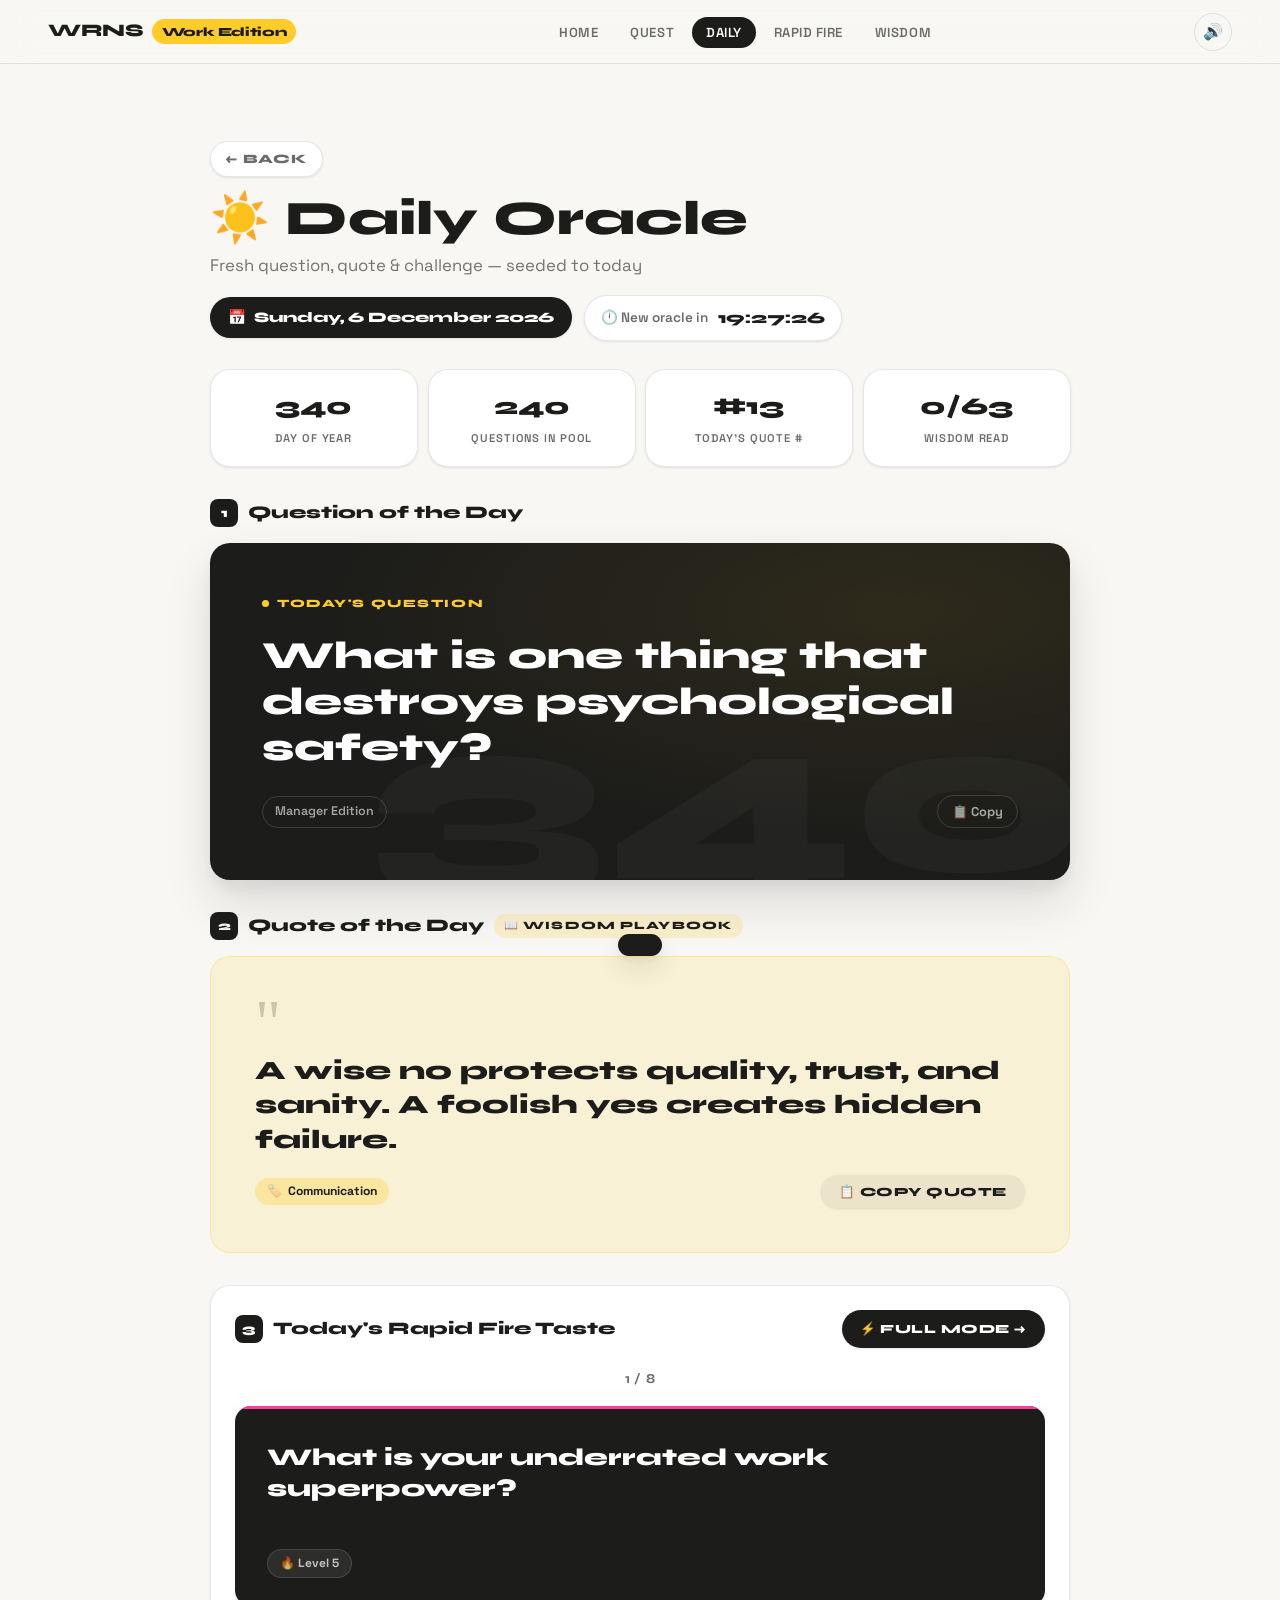
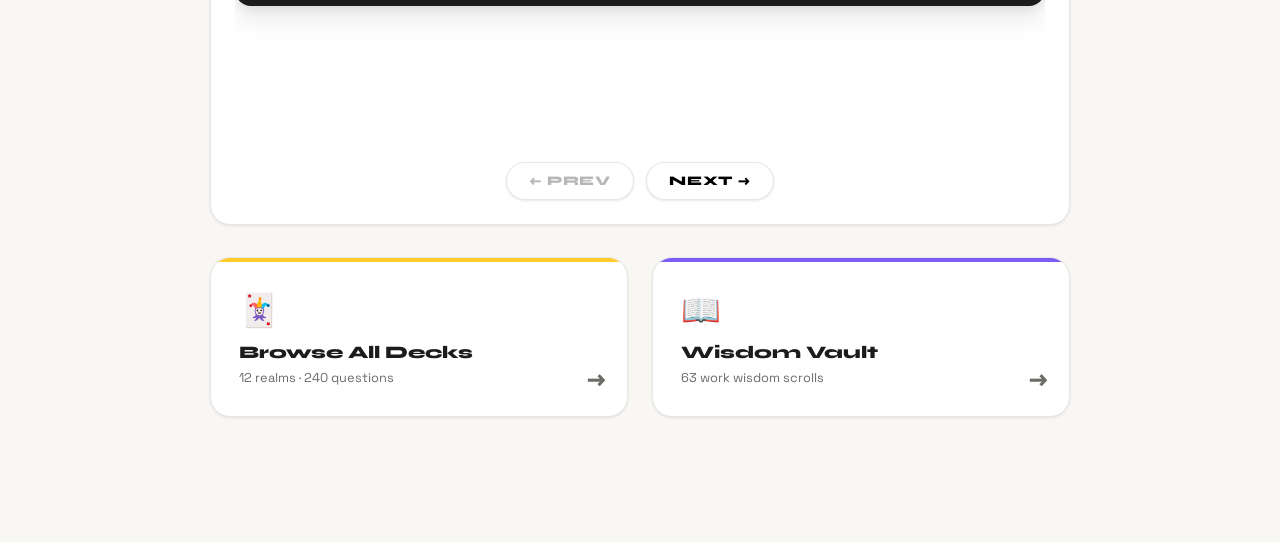
==== commit 1e673103: "Add files via upload" ====
--- a/pages/daily.html
+++ b/pages/daily.html
@@ -15,7 +15,7 @@
     .date-display {
       display: flex;
       align-items: center;
-      gap: 16px;
+      gap: 12px;
       flex-wrap: wrap;
     }
 
@@ -24,44 +24,44 @@
       align-items: center;
       gap: 8px;
       font-family: var(--f-display);
-      font-size: 1rem;
-      font-weight: 800;
-      padding: 10px 20px;
-      border: var(--border-thick);
+      font-size: 0.9rem;
+      font-weight: 800;
+      padding: 9px 18px;
       border-radius: var(--radius-pill);
       background: var(--c-black);
       color: var(--c-white);
-      box-shadow: var(--sh-md);
+      box-shadow: var(--sh-sm);
     }
 
     /* Countdown to next day */
     .next-oracle {
       display: flex;
       align-items: center;
-      gap: 12px;
-      padding: 14px 20px;
+      gap: 10px;
+      padding: 9px 16px;
       border: var(--border);
       border-radius: var(--radius-pill);
-      background: var(--c-cream);
+      background: var(--c-surface);
       box-shadow: var(--sh-sm);
-      font-size: 0.88rem;
+      font-size: 0.85rem;
       font-weight: 600;
+      color: var(--c-muted);
       flex-wrap: wrap;
     }
 
     .next-oracle-time {
       font-family: var(--f-display);
-      font-size: 1.1rem;
-      font-weight: 800;
+      font-size: 1rem;
+      font-weight: 800;
+      color: var(--c-black);
     }
 
     /* Daily Q card */
     .daily-q-card {
       background: var(--c-black);
       color: var(--c-white);
-      border: var(--border-thick);
       border-radius: var(--radius);
-      padding: clamp(32px, 5vw, 56px);
+      padding: clamp(28px, 5vw, 52px);
       position: relative;
       overflow: hidden;
       box-shadow: var(--sh-xl);
@@ -75,16 +75,16 @@
       content: '';
       position: absolute;
       inset: 0;
-      background: radial-gradient(ellipse at 80% 20%, rgba(255,229,0,0.08) 0%, transparent 60%);
+      background: radial-gradient(ellipse at 80% 20%, rgba(255,204,41,0.08) 0%, transparent 60%);
       pointer-events: none;
     }
 
     .daily-q-label {
       display: flex;
       align-items: center;
-      gap: 10px;
-      font-family: var(--f-display);
-      font-size: 0.75rem;
+      gap: 8px;
+      font-family: var(--f-display);
+      font-size: 0.7rem;
       font-weight: 800;
       text-transform: uppercase;
       letter-spacing: 0.14em;
@@ -94,8 +94,8 @@
     }
 
     .daily-q-label .live-dot {
-      width: 8px;
-      height: 8px;
+      width: 7px;
+      height: 7px;
       background: var(--c-yellow);
       border-radius: 50%;
       animation: pulse 1.5s infinite;
@@ -127,24 +127,24 @@
       display: inline-flex;
       align-items: center;
       gap: 6px;
-      padding: 6px 14px;
-      border: 2px solid rgba(255,255,255,0.2);
+      padding: 5px 12px;
+      border: 1.5px solid rgba(255,255,255,0.15);
+      border-radius: var(--radius-pill);
+      font-size: 0.78rem;
+      font-weight: 600;
+      color: rgba(255,255,255,0.6);
+    }
+
+    .daily-q-share {
+      display: inline-flex;
+      align-items: center;
+      gap: 6px;
+      padding: 7px 14px;
+      border: 1.5px solid rgba(255,255,255,0.15);
       border-radius: var(--radius-pill);
       font-size: 0.8rem;
-      font-weight: 600;
-      color: rgba(255,255,255,0.65);
-    }
-
-    .daily-q-share {
-      display: inline-flex;
-      align-items: center;
-      gap: 6px;
-      padding: 8px 16px;
-      border: 2px solid rgba(255,255,255,0.2);
-      border-radius: var(--radius-pill);
-      font-size: 0.82rem;
       font-weight: 700;
-      color: rgba(255,255,255,0.65);
+      color: rgba(255,255,255,0.6);
       cursor: pointer;
       transition: border-color var(--t-fast), color var(--t-fast);
       background: none;
@@ -164,7 +164,7 @@
       font-size: clamp(8rem, 20vw, 14rem);
       font-weight: 800;
       color: white;
-      opacity: 0.04;
+      opacity: 0.03;
       line-height: 1;
       pointer-events: none;
       user-select: none;
@@ -172,14 +172,13 @@
 
     /* Quote card */
     .quote-block {
-      background: var(--c-yellow);
-      border: var(--border-thick);
+      background: rgba(255,204,41,0.15);
+      border: 1px solid rgba(255,204,41,0.3);
       border-radius: var(--radius);
-      padding: clamp(28px, 4vw, 48px);
-      box-shadow: var(--sh-lg);
+      padding: clamp(24px, 4vw, 44px);
       position: relative;
       overflow: hidden;
-      min-height: 200px;
+      min-height: 180px;
       display: flex;
       flex-direction: column;
       justify-content: space-between;
@@ -187,23 +186,25 @@
 
     .quote-marks {
       font-family: serif;
-      font-size: 5rem;
+      font-size: 4rem;
       line-height: 0.7;
-      opacity: 0.12;
+      opacity: 0.2;
       margin-bottom: 8px;
       display: block;
+      color: var(--c-black);
     }
 
     .quote-text {
       font-family: var(--f-display);
-      font-size: clamp(1.1rem, 2.8vw, 1.7rem);
+      font-size: clamp(1.1rem, 2.8vw, 1.65rem);
       font-weight: 800;
       line-height: 1.3;
       flex: 1;
+      color: var(--c-black);
     }
 
     .quote-footer {
-      margin-top: 20px;
+      margin-top: 18px;
       display: flex;
       align-items: center;
       justify-content: space-between;
@@ -215,80 +216,20 @@
       display: inline-flex;
       align-items: center;
       gap: 6px;
-      padding: 5px 12px;
-      border: var(--border);
+      padding: 4px 12px;
       border-radius: var(--radius-pill);
-      background: var(--c-white);
-      font-size: 0.78rem;
+      background: rgba(255,204,41,0.3);
+      font-size: 0.76rem;
       font-weight: 700;
-      box-shadow: var(--sh-sm);
-    }
-
-    .quote-src {
-      font-size: 0.78rem;
-      font-weight: 600;
-      opacity: 0.55;
-    }
-
-    /* Complete the sentence card */
-    .sentence-card {
-      border: var(--border-thick);
-      border-radius: var(--radius);
-      background: var(--c-white);
-      box-shadow: var(--sh-lg);
-      overflow: hidden;
-    }
-
-    .sentence-header {
-      background: var(--c-purple);
-      color: var(--c-white);
-      padding: 18px 28px;
-      display: flex;
-      align-items: center;
-      gap: 10px;
-    }
-
-    .sentence-header h3 {
-      font-size: 0.95rem;
-      font-weight: 800;
-    }
-
-    .sentence-body {
-      padding: 28px;
-    }
-
-    .sentence-prompt {
-      font-family: var(--f-display);
-      font-size: clamp(1.2rem, 3vw, 1.8rem);
-      font-weight: 800;
-      line-height: 1.25;
-      margin-bottom: 20px;
-    }
-
-    .sentence-input {
-      width: 100%;
-      min-height: 100px;
-      padding: 14px 18px;
-      font-family: var(--f-body);
-      font-size: 1rem;
-      border: var(--border-thick);
-      border-radius: var(--radius-sm);
-      background: var(--c-cream);
-      resize: vertical;
-      transition: border-color var(--t-fast), box-shadow var(--t-fast);
-      outline: none;
-    }
-
-    .sentence-input:focus {
-      border-color: var(--c-purple);
-      box-shadow: 0 0 0 3px rgba(112,0,255,0.12);
-    }
+    }
+
+    .quote-src { font-size: 0.76rem; font-weight: 600; color: var(--c-muted); }
 
     /* Daily stats row */
     .daily-meta-row {
       display: grid;
-      grid-template-columns: repeat(auto-fit, minmax(160px, 1fr));
-      gap: 12px;
+      grid-template-columns: repeat(auto-fit, minmax(140px, 1fr));
+      gap: 10px;
     }
 
     .daily-meta-card {
@@ -296,86 +237,59 @@
       flex-direction: column;
       align-items: center;
       justify-content: center;
-      padding: 20px 16px;
-      border: var(--border-thick);
+      padding: 18px 14px;
+      border: var(--border);
       border-radius: var(--radius);
-      background: var(--c-white);
-      box-shadow: var(--sh-md);
+      background: var(--c-surface);
+      box-shadow: var(--sh-sm);
       text-align: center;
-      gap: 6px;
+      gap: 4px;
     }
 
     .daily-meta-val {
       font-family: var(--f-display);
-      font-size: 1.6rem;
+      font-size: 1.5rem;
       font-weight: 800;
     }
 
     .daily-meta-lbl {
-      font-size: 0.75rem;
+      font-size: 0.7rem;
       font-weight: 600;
-      opacity: 0.5;
+      color: var(--c-muted);
       text-transform: uppercase;
       letter-spacing: 0.08em;
     }
 
-    /* Day streak visual */
-    .streak-bar {
-      display: flex;
-      gap: 6px;
-      flex-wrap: wrap;
-    }
-
-    .streak-day {
+    /* Rapid fire preview container */
+    .reflection-section {
+      border: var(--border);
+      border-radius: var(--radius);
+      background: var(--c-surface);
+      padding: 24px;
+      box-shadow: var(--sh-sm);
+    }
+
+    /* Section labels */
+    .section-label {
+      display: flex;
+      align-items: center;
+      gap: 10px;
+      font-family: var(--f-display);
+      font-size: 1.1rem;
+      font-weight: 800;
+      margin-bottom: 16px;
+    }
+
+    .section-label .num {
+      display: flex;
+      align-items: center;
+      justify-content: center;
       width: 28px;
       height: 28px;
-      border: var(--border);
-      border-radius: 6px;
-      display: flex;
-      align-items: center;
-      justify-content: center;
-      font-size: 0.7rem;
-      font-weight: 700;
-    }
-
-    .streak-day.today {
-      background: var(--c-yellow);
-      box-shadow: var(--sh-sm);
-      font-size: 0.8rem;
-    }
-
-    .streak-day.visited { background: var(--c-mint); }
-
-    /* Reflection area */
-    .reflection-section {
-      border: var(--border-thick);
-      border-radius: var(--radius);
-      background: var(--c-cream);
-      padding: 28px;
-      box-shadow: var(--sh-md);
-    }
-
-    /* Section labels */
-    .section-label {
-      display: flex;
-      align-items: center;
-      gap: 10px;
-      font-family: var(--f-display);
-      font-size: 1.2rem;
-      font-weight: 800;
-      margin-bottom: 16px;
-    }
-
-    .section-label .num {
-      display: flex;
-      align-items: center;
-      justify-content: center;
-      width: 32px;
-      height: 32px;
       background: var(--c-black);
       color: var(--c-white);
       border-radius: 8px;
-      font-size: 0.85rem;
+      font-size: 0.8rem;
       font-weight: 800;
       flex-shrink: 0;
     }
@@ -476,47 +390,23 @@
       <div class="section-label">
         <span class="num">2</span>
         <span>Quote of the Day</span>
-        <span class="badge" style="background: var(--c-yellow);">📖 Wisdom Playbook</span>
+        <span class="badge" style="background: rgba(255,204,41,0.2); color: var(--c-black);">📖 Wisdom Playbook</span>
       </div>
       <div class="quote-block">
         <span class="quote-marks">"</span>
         <div class="quote-text" id="dailyQuoteText">Loading…</div>
         <div class="quote-footer">
           <span class="quote-tag-pill">🏷️ <span id="dailyQuoteTag">—</span></span>
-          <button class="btn btn-ghost btn-sm" id="shareQuoteBtn" style="border: var(--border);" aria-label="Copy quote">📋 Copy Quote</button>
+          <button class="btn btn-ghost btn-sm" id="shareQuoteBtn" aria-label="Copy quote">📋 Copy Quote</button>
         </div>
       </div>
     </div>
 
-    <!-- 3. Complete the Sentence challenge -->
-    <div style="margin-bottom: 32px;" class="page-enter">
-      <div class="section-label">
-        <span class="num">3</span>
-        <span>Daily Challenge</span>
-        <span class="badge" style="background: var(--c-purple); color: white;">✏️ Complete The Sentence</span>
-      </div>
-      <div class="sentence-card">
-        <div class="sentence-header">
-          <span style="font-size: 1.3rem;">✏️</span>
-          <h3>Complete The Sentence — Today's Prompt</h3>
-        </div>
-        <div class="sentence-body">
-          <div class="sentence-prompt" id="dailySentence">Loading…</div>
-          <label for="sentenceAnswer" class="sr-only">Your answer</label>
-          <textarea class="sentence-input" id="sentenceAnswer" placeholder="Type your answer here — no pressure, no wrong answers…" rows="4"></textarea>
-          <div style="display: flex; gap: 10px; margin-top: 14px; flex-wrap: wrap;">
-            <button class="btn btn-purple btn-sm" id="saveSentenceBtn">💾 Save Response</button>
-            <button class="btn btn-ghost btn-sm" id="clearSentenceBtn" style="border: var(--border);">🗑️ Clear</button>
-          </div>
-        </div>
-      </div>
-    </div>
-
-    <!-- 4. Bonus: Rapid fire preview -->
+    <!-- 3. Bonus: Rapid fire preview -->
     <div class="reflection-section page-enter" style="margin-bottom: 32px;">
       <div style="display: flex; align-items: center; justify-content: space-between; flex-wrap: wrap; gap: 12px; margin-bottom: 20px;">
         <div class="section-label" style="margin-bottom: 0;">
-          <span class="num">4</span>
+          <span class="num">3</span>
           <span>Today's Rapid Fire Taste</span>
         </div>
         <a href="rapid-fire.html" class="btn btn-black btn-sm">⚡ Full Mode →</a>
@@ -526,9 +416,9 @@
       </div>
     </div>
 
-    <!-- 5. Navigate to more -->
+    <!-- 4. Navigate to more -->
     <div class="grid-2 stagger" style="margin-bottom: 48px; gap: var(--gap);">
-      <a href="quest.html" class="mode-card" style="height: 160px; text-decoration: none; color: inherit;">
+      <a href="quest.html" class="mode-card" style="height: 160px; text-decoration: none; color: inherit; --mode-color: var(--c-yellow);">
         <div class="mode-card-bg" style="background: var(--c-yellow);"></div>
         <span class="mode-card-emoji" style="font-size: 2rem;">🃏</span>
         <div class="mode-card-content">
@@ -537,7 +427,7 @@
         </div>
         <span class="mode-card-arrow" style="bottom: 20px; right: 20px;">→</span>
       </a>
-      <a href="wisdom.html" class="mode-card" style="height: 160px; text-decoration: none; color: inherit;">
+      <a href="wisdom.html" class="mode-card" style="height: 160px; text-decoration: none; color: inherit; --mode-color: var(--c-purple);">
         <div class="mode-card-bg" style="background: var(--c-purple);"></div>
         <span class="mode-card-emoji" style="font-size: 2rem;">📖</span>
         <div class="mode-card-content">
@@ -619,30 +509,6 @@
   document.getElementById('wisdomRead').textContent =
     `${Engine.getReadCount()}/${WISDOM_SECTIONS.length}`;
 
-  // Daily sentence
-  document.getElementById('dailySentence').textContent = Engine.getDailySentence();
-
-  // Restore saved sentence
-  const savedKey = `wrns_daily_sentence_${Engine.getDaySeed()}`;
-  const saved = localStorage.getItem(savedKey);
-  if (saved) document.getElementById('sentenceAnswer').value = saved;
-
-  document.getElementById('saveSentenceBtn').addEventListener('click', () => {
-    const val = document.getElementById('sentenceAnswer').value.trim();
-    if (val) {
-      localStorage.setItem(savedKey, val);
-      Sounds.playComplete();
-      showToast('💾 Response saved!');
-    }
-  });
-
-  document.getElementById('clearSentenceBtn').addEventListener('click', () => {
-    document.getElementById('sentenceAnswer').value = '';
-    localStorage.removeItem(savedKey);
-    Sounds.playClick();
-    showToast('🗑️ Cleared');
-  });
-
   // Share / copy
   document.getElementById('shareQBtn').addEventListener('click', () => {
     navigator.clipboard.writeText(dq.q).then(() => {
@@ -667,22 +533,22 @@
       const el = document.createElement('div');
       const deck = DECKS.find(d => d.id === item.deckId);
       el.style.cssText = `
-        background: var(--c-white);
-        border: 2.5px solid var(--c-black);
+        background: var(--c-black);
         border-radius: 16px;
         padding: 28px 32px;
         min-height: 200px;
         display: flex;
         flex-direction: column;
         justify-content: space-between;
-        box-shadow: 5px 5px 0 var(--c-black);
+        box-shadow: var(--sh-lg);
         position: relative;
         overflow: hidden;
+        color: white;
       `;
       el.innerHTML = `
-        <div style="height: 4px; background: ${item.color}; position: absolute; top: 0; left: 0; right: 0; border-radius: 16px 16px 0 0;"></div>
+        <div style="height: 3px; background: ${item.color}; position: absolute; top: 0; left: 0; right: 0; border-radius: 16px 16px 0 0;"></div>
         <div style="font-family: var(--f-display); font-size: clamp(1.1rem,3vw,1.5rem); font-weight: 800; line-height: 1.3; padding-top: 8px;">${item.q}</div>
-        <div style="display: inline-flex; align-items: center; gap: 6px; padding: 5px 12px; border: 1.5px solid var(--c-black); border-radius: 999px; font-size: 0.78rem; font-weight: 700; background: ${item.color}; margin-top: 16px; box-shadow: 2px 2px 0 var(--c-black); align-self: flex-start;">
+        <div style="display: inline-flex; align-items: center; gap: 6px; padding: 4px 12px; border-radius: 999px; font-size: 0.75rem; font-weight: 700; background: rgba(255,255,255,0.08); border: 1px solid rgba(255,255,255,0.12); margin-top: 16px; align-self: flex-start; color: rgba(255,255,255,0.7);">
           ${deck ? deck.emoji : '🃏'} ${item.deck}
         </div>
       `;
--- a/css/main.css
+++ b/css/main.css
@@ -1,1357 +1,1341 @@
-/* ============================================================
-   WRNS WORK EDITION — MAIN CSS
-   Design: Adventure · Gen-Z · 3D Spatial · Framer-inspired
-   ============================================================ */
-
-/* ── Google Fonts ─────────────────────────────────────────── */
-@import url('https://fonts.googleapis.com/css2?family=Syne:wght@700;800&family=Space+Grotesk:wght@400;500;600;700&display=swap');
-
-/* ── Design Tokens ────────────────────────────────────────── */
-:root {
-  /* Palette */
-  --c-bg:      #FFF8E7;
-  --c-black:   #0A0A0A;
-  --c-white:   #FFFFFF;
-  --c-cream:   #FFF3D0;
-
-  --c-yellow:  #FFE500;
-  --c-coral:   #FF4500;
-  --c-blue:    #0047FF;
-  --c-mint:    #00D97E;
-  --c-pink:    #FF3CA0;
-  --c-purple:  #7000FF;
-  --c-orange:  #FF8A00;
-  --c-teal:    #00C8C8;
-  --c-lime:    #AAFF00;
-  --c-red:     #FF1744;
-
-  /* Deck colors */
-  --c-l1: #FFE500;
-  --c-l2: #FF8A00;
-  --c-l3: #0047FF;
-  --c-l4: #00D97E;
-  --c-l5: #FF3CA0;
-  --c-mgr: #7000FF;
-  --c-onb: #FF4500;
-  --c-con: #FF1744;
-  --c-car: #AAFF00;
-  --c-sea: #00C8C8;
-  --c-pk1: #0047FF;
-  --c-cts: #7000FF;
-
-  /* Shadows */
-  --sh-sm: 3px 3px 0 var(--c-black);
-  --sh-md: 5px 5px 0 var(--c-black);
-  --sh-lg: 8px 8px 0 var(--c-black);
-  --sh-xl: 12px 12px 0 var(--c-black);
-
-  /* Typography */
-  --f-display: 'Syne', sans-serif;
-  --f-body: 'Space Grotesk', sans-serif;
-
-  /* Borders */
-  --border: 2.5px solid var(--c-black);
-  --border-thick: 3.5px solid var(--c-black);
-  --radius: 20px;
-  --radius-sm: 12px;
-  --radius-pill: 999px;
-
-  /* Spacing */
-  --gap: clamp(12px, 2vw, 24px);
-  --section-pad: clamp(32px, 5vw, 72px);
-
-  /* Transitions */
-  --t-fast: 0.15s ease;
-  --t-med: 0.28s cubic-bezier(0.34, 1.56, 0.64, 1);
-  --t-slow: 0.5s cubic-bezier(0.16, 1, 0.3, 1);
-}
-
-/* ── Reset ────────────────────────────────────────────────── */
-*, *::before, *::after { box-sizing: border-box; margin: 0; padding: 0; }
-
-html {
-  scroll-behavior: smooth;
-  font-size: 16px;
-  -webkit-text-size-adjust: 100%;
-}
-
-body {
-  background-color: var(--c-bg);
-  color: var(--c-black);
-  font-family: var(--f-body);
-  font-size: 1rem;
-  line-height: 1.6;
-  overflow-x: hidden;
-  min-height: 100dvh;
-}
-
-/* ── Grain overlay ─────────────────────────────────────────── */
-body::after {
-  content: '';
-  position: fixed;
-  inset: 0;
-  pointer-events: none;
-  background-image: url("data:image/svg+xml,%3Csvg xmlns='http://www.w3.org/2000/svg' width='200' height='200'%3E%3Cfilter id='noise'%3E%3CfeTurbulence type='fractalNoise' baseFrequency='0.75' numOctaves='4' stitchTiles='stitch'/%3E%3C/filter%3E%3Crect width='200' height='200' filter='url(%23noise)' opacity='0.04'/%3E%3C/svg%3E");
-  z-index: 9999;
-  opacity: 0.4;
-}
-
-/* ── Typography ───────────────────────────────────────────── */
-h1, h2, h3, h4 { font-family: var(--f-display); font-weight: 800; line-height: 1.1; }
-
-h1 { font-size: clamp(2.4rem, 6vw, 5rem); }
-h2 { font-size: clamp(1.8rem, 4vw, 3rem); }
-h3 { font-size: clamp(1.3rem, 3vw, 2rem); }
-h4 { font-size: clamp(1.1rem, 2.5vw, 1.5rem); }
-
-p { font-size: clamp(0.95rem, 1.5vw, 1.1rem); }
-
-a { color: inherit; text-decoration: none; }
-
-/* ── Utility ──────────────────────────────────────────────── */
-.sr-only { position: absolute; width: 1px; height: 1px; overflow: hidden; clip: rect(0,0,0,0); }
-
-.container {
-  width: min(100%, 1280px);
-  margin: 0 auto;
-  padding: 0 clamp(16px, 4vw, 48px);
-}
-
-.flex { display: flex; }
-.flex-col { flex-direction: column; }
-.items-center { align-items: center; }
-.justify-center { justify-content: center; }
-.justify-between { justify-content: space-between; }
-.gap-sm { gap: 12px; }
-.gap-md { gap: var(--gap); }
-.gap-lg { gap: calc(var(--gap) * 1.5); }
-.text-center { text-align: center; }
-.w-full { width: 100%; }
-.overflow-hidden { overflow: hidden; }
-
-/* ── Buttons ──────────────────────────────────────────────── */
-.btn {
-  display: inline-flex;
-  align-items: center;
-  justify-content: center;
-  gap: 8px;
-  padding: 14px 28px;
-  font-family: var(--f-display);
-  font-size: 1rem;
-  font-weight: 800;
-  border: var(--border-thick);
-  border-radius: var(--radius-pill);
-  cursor: pointer;
-  box-shadow: var(--sh-md);
-  transition: transform var(--t-fast), box-shadow var(--t-fast);
-  position: relative;
-  user-select: none;
-  -webkit-tap-highlight-color: transparent;
-  text-transform: uppercase;
-  letter-spacing: 0.04em;
-}
-
-.btn:hover {
-  transform: translate(-2px, -2px);
-  box-shadow: var(--sh-lg);
-}
-
-.btn:active {
-  transform: translate(3px, 3px);
-  box-shadow: var(--sh-sm);
-}
-
-.btn-yellow { background: var(--c-yellow); color: var(--c-black); }
-.btn-black  { background: var(--c-black);  color: var(--c-white); }
-.btn-coral  { background: var(--c-coral);  color: var(--c-white); }
-.btn-blue   { background: var(--c-blue);   color: var(--c-white); }
-.btn-mint   { background: var(--c-mint);   color: var(--c-black); }
-.btn-pink   { background: var(--c-pink);   color: var(--c-white); }
-.btn-purple { background: var(--c-purple); color: var(--c-white); }
-.btn-ghost  { background: transparent; color: var(--c-black); }
-
-.btn-sm { padding: 10px 20px; font-size: 0.85rem; }
-.btn-lg { padding: 18px 36px; font-size: 1.15rem; }
-
-.btn:disabled, .btn.disabled {
-  opacity: 0.35;
-  cursor: not-allowed;
-  pointer-events: none;
-  transform: none !important;
-  box-shadow: var(--sh-sm) !important;
-}
-
-/* ── Nav ──────────────────────────────────────────────────── */
-.nav {
-  position: fixed;
-  top: 0; left: 0; right: 0;
-  z-index: 100;
-  height: 64px;
-  background: rgba(255,248,231,0.92);
-  backdrop-filter: blur(12px);
-  -webkit-backdrop-filter: blur(12px);
-  border-bottom: var(--border);
-  display: flex;
-  align-items: center;
-}
-
-.nav .container {
-  display: flex;
-  align-items: center;
-  justify-content: space-between;
-  height: 100%;
-}
-
-.nav-logo {
-  font-family: var(--f-display);
-  font-size: 1.15rem;
-  font-weight: 800;
-  display: flex;
-  align-items: center;
-  gap: 8px;
-  letter-spacing: -0.02em;
-}
-
-.nav-logo .logo-badge {
-  background: var(--c-yellow);
-  border: var(--border);
-  padding: 2px 10px;
-  border-radius: var(--radius-pill);
-  font-size: 0.85rem;
-  box-shadow: var(--sh-sm);
-  white-space: nowrap;
-}
-
-.badge-short { display: none; }
-.badge-full  { display: inline; }
-
-.nav-links {
-  display: flex;
-  align-items: center;
-  gap: 6px;
-  list-style: none;
-}
-
-.nav-links a {
-  font-weight: 600;
-  font-size: 0.875rem;
-  padding: 8px 14px;
-  border-radius: var(--radius-pill);
-  border: 2px solid transparent;
-  transition: background var(--t-fast), border-color var(--t-fast), box-shadow var(--t-fast);
-  text-transform: uppercase;
-  letter-spacing: 0.04em;
-}
-
-.nav-links a:hover,
-.nav-links a.active {
-  background: var(--c-yellow);
-  border-color: var(--c-black);
-  box-shadow: var(--sh-sm);
-}
-
-.nav-sound-btn {
-  background: none;
-  border: var(--border);
-  border-radius: var(--radius-pill);
-  width: 40px;
-  height: 40px;
-  display: flex;
-  align-items: center;
-  justify-content: center;
-  cursor: pointer;
-  font-size: 1.1rem;
-  transition: background var(--t-fast), box-shadow var(--t-fast), transform var(--t-fast);
-}
-
-.nav-sound-btn:hover {
-  background: var(--c-yellow);
-  box-shadow: var(--sh-sm);
-  transform: scale(1.1);
-}
-
-/* Mobile hamburger */
-.nav-hamburger {
-  display: none;
-  flex-direction: column;
-  gap: 5px;
-  background: none;
-  border: var(--border);
-  border-radius: 10px;
-  width: 40px;
-  height: 40px;
-  align-items: center;
-  justify-content: center;
-  cursor: pointer;
-}
-
-.nav-hamburger span {
-  display: block;
-  width: 18px;
-  height: 2.5px;
-  background: var(--c-black);
-  border-radius: 2px;
-  transition: transform 0.3s, opacity 0.3s;
-}
-
-.nav-hamburger.open span:nth-child(1) { transform: translateY(7px) rotate(45deg); }
-.nav-hamburger.open span:nth-child(2) { opacity: 0; }
-.nav-hamburger.open span:nth-child(3) { transform: translateY(-7px) rotate(-45deg); }
-
-.nav-mobile-menu {
-  display: none;
-  position: fixed;
-  top: 64px; left: 0; right: 0;
-  background: var(--c-bg);
-  border-bottom: var(--border);
-  padding: 16px;
-  z-index: 99;
-  flex-direction: column;
-  gap: 8px;
-}
-
-.nav-mobile-menu.open { display: flex; }
-
-.nav-mobile-menu a {
-  font-family: var(--f-display);
-  font-size: 1.1rem;
-  font-weight: 800;
-  padding: 14px 20px;
-  border: var(--border);
-  border-radius: var(--radius);
-  display: block;
-  background: var(--c-white);
-  box-shadow: var(--sh-sm);
-  transition: background var(--t-fast), transform var(--t-fast);
-}
-
-.nav-mobile-menu a:hover { background: var(--c-yellow); transform: translate(-2px,-2px); }
-
-/* ── Page wrapper ─────────────────────────────────────────── */
-.page {
-  padding-top: 64px;
-  min-height: 100dvh;
-}
-
-/* ── Card (base) ──────────────────────────────────────────── */
-.card {
-  background: var(--c-white);
-  border: var(--border-thick);
-  border-radius: var(--radius);
-  box-shadow: var(--sh-md);
-  transition: transform var(--t-med), box-shadow var(--t-med);
-  overflow: hidden;
-  position: relative;
-}
-
-.card:hover {
-  transform: translate(-3px, -3px);
-  box-shadow: var(--sh-lg);
-}
-
-.card:active {
-  transform: translate(2px, 2px);
-  box-shadow: var(--sh-sm);
-}
-
-/* ── Fixed-height question card ───────────────────────────── */
-.q-card {
-  height: 320px;
-  display: flex;
-  flex-direction: column;
-  padding: 28px;
-  background: var(--c-white);
-  border: var(--border-thick);
-  border-radius: var(--radius);
-  box-shadow: var(--sh-md);
-  position: relative;
-}
-
-.q-card .q-card-tag {
-  font-family: var(--f-display);
-  font-size: 0.75rem;
-  font-weight: 800;
-  text-transform: uppercase;
-  letter-spacing: 0.1em;
-  padding: 4px 12px;
-  border: var(--border);
-  border-radius: var(--radius-pill);
-  display: inline-flex;
-  align-items: center;
-  gap: 6px;
-  margin-bottom: 16px;
-  box-shadow: var(--sh-sm);
-  flex-shrink: 0;
-}
-
-.q-card .q-card-body {
-  flex: 1;
-  overflow-y: auto;
-  overscroll-behavior: contain;
-  scrollbar-width: thin;
-  scrollbar-color: var(--c-black) transparent;
-}
-
-.q-card .q-card-body::-webkit-scrollbar { width: 4px; }
-.q-card .q-card-body::-webkit-scrollbar-track { background: transparent; }
-.q-card .q-card-body::-webkit-scrollbar-thumb { background: var(--c-black); border-radius: 4px; }
-
-.q-card .q-text {
-  font-size: clamp(1.1rem, 2.5vw, 1.45rem);
-  font-weight: 700;
-  font-family: var(--f-display);
-  line-height: 1.3;
-}
-
-.q-card .q-card-footer {
-  margin-top: 16px;
-  display: flex;
-  align-items: center;
-  justify-content: space-between;
-  flex-shrink: 0;
-  font-size: 0.8rem;
-  font-weight: 600;
-  opacity: 0.5;
-}
-
-/* ── Deck grid cards ──────────────────────────────────────── */
-.deck-grid {
-  display: grid;
-  grid-template-columns: repeat(auto-fill, minmax(min(260px, 100%), 1fr));
-  gap: var(--gap);
-}
-
-.deck-card {
-  height: 200px;
-  display: flex;
-  flex-direction: column;
-  justify-content: space-between;
-  padding: 22px;
-  border: var(--border-thick);
-  border-radius: var(--radius);
-  box-shadow: var(--sh-md);
-  cursor: pointer;
-  transition: transform var(--t-med), box-shadow var(--t-med);
-  position: relative;
-  overflow: hidden;
-  background: var(--c-white);
-  user-select: none;
-  -webkit-tap-highlight-color: transparent;
-}
-
-.deck-card::before {
-  content: '';
-  position: absolute;
-  inset: 0;
-  background: var(--deck-color, var(--c-yellow));
-  opacity: 0;
-  transition: opacity var(--t-fast);
-  z-index: 0;
-}
-
-.deck-card:hover::before { opacity: 0.12; }
-.deck-card.selected::before { opacity: 0.25; }
-
-.deck-card:hover {
-  transform: translate(-4px, -4px);
-  box-shadow: var(--sh-xl);
-}
-
-.deck-card:active {
-  transform: translate(3px, 3px);
-  box-shadow: var(--sh-sm);
-}
-
-.deck-card > * { position: relative; z-index: 1; }
-
-.deck-card-top {
-  display: flex;
-  align-items: flex-start;
-  justify-content: space-between;
-}
-
-.deck-card-emoji {
-  font-size: 2rem;
-  line-height: 1;
-}
-
-.deck-card-count {
-  font-weight: 700;
-  font-size: 0.8rem;
-  padding: 4px 10px;
-  border: var(--border);
-  border-radius: var(--radius-pill);
-  box-shadow: var(--sh-sm);
-  background: var(--c-white);
-}
-
-.deck-card-title {
-  font-family: var(--f-display);
-  font-size: 1.1rem;
-  font-weight: 800;
-  line-height: 1.2;
-}
-
-.deck-card-sub {
-  font-size: 0.8rem;
-  font-weight: 500;
-  opacity: 0.65;
-  margin-top: 2px;
-}
-
-.deck-card-stripe {
-  position: absolute;
-  top: 0; right: 20px;
-  width: 6px;
-  height: 50%;
-  border-radius: 0 0 4px 4px;
-}
-
-/* ── Carousel system ──────────────────────────────────────── */
-.carousel-root {
-  width: 100%;
-  display: flex;
-  flex-direction: column;
-  gap: 16px;
-}
-
-.carousel-counter {
-  font-family: var(--f-display);
-  font-size: 0.9rem;
-  font-weight: 800;
-  text-align: center;
-  opacity: 0.5;
-  letter-spacing: 0.05em;
-}
-
-.carousel-stage {
-  width: 100%;
-  overflow: hidden;
-  position: relative;
-  min-height: 340px;
-}
-
-.carousel-card-wrap {
-  width: 100%;
-  position: relative;
-}
-
-.carousel-card {
-  width: 100%;
-}
-
-.carousel-controls {
-  display: flex;
-  align-items: center;
-  justify-content: center;
-  gap: 16px;
-}
-
-.carousel-btn {
-  font-family: var(--f-display);
-  font-size: 0.9rem;
-  font-weight: 800;
-  padding: 12px 24px;
-  border: var(--border-thick);
-  border-radius: var(--radius-pill);
-  background: var(--c-white);
-  cursor: pointer;
-  box-shadow: var(--sh-sm);
-  transition: transform var(--t-fast), box-shadow var(--t-fast), background var(--t-fast);
-  text-transform: uppercase;
-  letter-spacing: 0.06em;
-  user-select: none;
-}
-
-.carousel-btn:hover:not(.disabled) {
-  background: var(--c-black);
-  color: var(--c-white);
-  transform: translate(-2px,-2px);
-  box-shadow: var(--sh-md);
-}
-
-.carousel-btn:active:not(.disabled) {
-  transform: translate(2px,2px);
-  box-shadow: none;
-}
-
-/* ── Section hero ─────────────────────────────────────────── */
-.hero {
-  padding: var(--section-pad) 0;
-  position: relative;
-  overflow: hidden;
-}
-
-.hero-eyebrow {
-  display: inline-flex;
-  align-items: center;
-  gap: 8px;
-  font-family: var(--f-display);
-  font-size: 0.8rem;
-  font-weight: 800;
-  text-transform: uppercase;
-  letter-spacing: 0.12em;
-  padding: 6px 16px;
-  border: var(--border);
-  border-radius: var(--radius-pill);
-  background: var(--c-yellow);
-  box-shadow: var(--sh-sm);
-  margin-bottom: 24px;
-}
-
-.hero-title {
-  margin-bottom: 16px;
-}
-
-.hero-title .accent {
-  color: var(--c-coral);
-  position: relative;
-  display: inline-block;
-}
-
-.hero-sub {
-  max-width: 580px;
-  font-size: clamp(1rem, 2vw, 1.2rem);
-  opacity: 0.75;
-  margin-bottom: 32px;
-}
-
-/* ── Mode nav cards (landing page) ───────────────────────── */
-.mode-grid {
-  display: grid;
-  grid-template-columns: repeat(auto-fill, minmax(min(280px, 100%), 1fr));
-  gap: var(--gap);
-}
-
-.mode-card {
-  height: 260px;
-  display: flex;
-  flex-direction: column;
-  justify-content: space-between;
-  padding: 28px;
-  border: var(--border-thick);
-  border-radius: var(--radius);
-  box-shadow: var(--sh-md);
-  cursor: pointer;
-  text-decoration: none;
-  color: var(--c-black);
-  transition: transform var(--t-med), box-shadow var(--t-med);
-  position: relative;
-  overflow: hidden;
-  background: var(--c-white);
-}
-
-.mode-card:hover {
-  transform: translate(-5px, -5px);
-  box-shadow: var(--sh-xl);
-}
-
-.mode-card:active {
-  transform: translate(3px, 3px);
-  box-shadow: var(--sh-sm);
-}
-
-.mode-card-bg {
-  position: absolute;
-  inset: 0;
-  opacity: 0.08;
-  transition: opacity var(--t-fast);
-}
-
-.mode-card:hover .mode-card-bg { opacity: 0.15; }
-
-.mode-card-emoji {
-  font-size: 3rem;
-  line-height: 1;
-  position: relative;
-  z-index: 1;
-}
-
-.mode-card-content { position: relative; z-index: 1; }
-
-.mode-card-badge {
-  display: inline-flex;
-  align-items: center;
-  font-family: var(--f-display);
-  font-size: 0.72rem;
-  font-weight: 800;
-  text-transform: uppercase;
-  letter-spacing: 0.1em;
-  padding: 4px 10px;
-  border: var(--border);
-  border-radius: var(--radius-pill);
-  box-shadow: var(--sh-sm);
-  margin-bottom: 8px;
-}
-
-.mode-card-title {
-  font-size: 1.4rem;
-  line-height: 1.2;
-  margin-bottom: 6px;
-}
-
-.mode-card-desc {
-  font-size: 0.875rem;
-  opacity: 0.65;
-  line-height: 1.4;
-}
-
-.mode-card-arrow {
-  position: absolute;
-  bottom: 28px; right: 28px;
-  font-size: 1.4rem;
-  font-family: var(--f-display);
-  font-weight: 800;
-  transition: transform var(--t-med);
-  z-index: 1;
-}
-
-.mode-card:hover .mode-card-arrow { transform: translate(4px, -4px); }
-
-/* ── Daily oracle section ─────────────────────────────────── */
-.daily-card {
-  background: var(--c-black);
-  color: var(--c-white);
-  border-radius: var(--radius);
-  padding: 40px;
-  position: relative;
-  overflow: hidden;
-}
-
-.daily-card-type {
-  font-family: var(--f-display);
-  font-size: 0.75rem;
-  font-weight: 800;
-  text-transform: uppercase;
-  letter-spacing: 0.14em;
-  opacity: 0.5;
-  margin-bottom: 16px;
-}
-
-.daily-card-q {
-  font-family: var(--f-display);
-  font-size: clamp(1.4rem, 3.5vw, 2.2rem);
-  font-weight: 800;
-  line-height: 1.2;
-  margin-bottom: 24px;
-}
-
-.daily-card-deck {
-  display: inline-flex;
-  align-items: center;
-  gap: 6px;
-  padding: 6px 14px;
-  border: 2px solid rgba(255,255,255,0.2);
-  border-radius: var(--radius-pill);
-  font-size: 0.8rem;
-  font-weight: 600;
-  opacity: 0.7;
-}
-
-/* Quote card */
-.quote-card {
-  background: var(--c-yellow);
-  border: var(--border-thick);
-  border-radius: var(--radius);
-  padding: 40px;
-  box-shadow: var(--sh-lg);
-  position: relative;
-}
-
-.quote-card-text {
-  font-family: var(--f-display);
-  font-size: clamp(1.2rem, 3vw, 1.8rem);
-  font-weight: 800;
-  line-height: 1.3;
-  margin-bottom: 20px;
-}
-
-.quote-card-text::before {
-  content: '"';
-  font-size: 4rem;
-  line-height: 0.6;
-  font-family: serif;
-  opacity: 0.15;
-  display: block;
-  margin-bottom: 8px;
-}
-
-.quote-card-tag {
-  display: inline-flex;
-  align-items: center;
-  gap: 6px;
-  padding: 5px 12px;
-  border: var(--border);
-  border-radius: var(--radius-pill);
-  font-size: 0.78rem;
-  font-weight: 700;
-  background: var(--c-white);
-  box-shadow: var(--sh-sm);
-}
-
-/* ── Countdown ────────────────────────────────────────────── */
-.countdown {
-  display: inline-flex;
-  align-items: center;
-  gap: 12px;
-  font-family: var(--f-display);
-  font-size: 1.4rem;
-  font-weight: 800;
-  border: var(--border-thick);
-  border-radius: var(--radius-pill);
-  padding: 10px 24px;
-  background: var(--c-white);
-  box-shadow: var(--sh-md);
-}
-
-.countdown-label {
-  font-size: 0.75rem;
-  font-weight: 700;
-  text-transform: uppercase;
-  letter-spacing: 0.08em;
-  opacity: 0.5;
-}
-
-/* ── Wisdom explorer ──────────────────────────────────────── */
-.wisdom-grid {
-  display: grid;
-  grid-template-columns: repeat(auto-fill, minmax(min(300px, 100%), 1fr));
-  gap: var(--gap);
-}
-
-.wisdom-card {
-  height: 220px;
-  display: flex;
-  flex-direction: column;
-  justify-content: space-between;
-  padding: 24px;
-  border: var(--border-thick);
-  border-radius: var(--radius);
-  box-shadow: var(--sh-md);
-  cursor: pointer;
-  background: var(--c-white);
-  transition: transform var(--t-med), box-shadow var(--t-med), background var(--t-fast);
-  position: relative;
-  overflow: hidden;
-  user-select: none;
-}
-
-.wisdom-card:hover {
-  transform: translate(-3px, -3px);
-  box-shadow: var(--sh-lg);
-}
-
-.wisdom-card.read {
-  background: var(--c-cream);
-}
-
-.wisdom-card.read::after {
-  content: '✓';
-  position: absolute;
-  top: 12px;
-  right: 16px;
-  width: 28px;
-  height: 28px;
-  background: var(--c-mint);
-  border: var(--border);
-  border-radius: 50%;
-  display: flex;
-  align-items: center;
-  justify-content: center;
-  font-size: 0.8rem;
-  font-weight: 800;
-  box-shadow: var(--sh-sm);
-  line-height: 28px;
-  text-align: center;
-}
-
-.wisdom-card-emoji { font-size: 2rem; }
-
-.wisdom-card-tag {
-  display: inline-flex;
-  align-items: center;
-  font-size: 0.7rem;
-  font-weight: 700;
-  text-transform: uppercase;
-  letter-spacing: 0.1em;
-  padding: 3px 10px;
-  border: 1.5px solid var(--c-black);
-  border-radius: var(--radius-pill);
-  background: var(--c-yellow);
-  box-shadow: 2px 2px 0 var(--c-black);
-}
-
-.wisdom-card-title {
-  font-family: var(--f-display);
-  font-size: 1rem;
-  font-weight: 800;
-  line-height: 1.25;
-  margin-top: 10px;
-}
-
-/* Modal overlay */
-.modal-overlay {
-  position: fixed;
-  inset: 0;
-  background: rgba(10,10,10,0.75);
-  z-index: 200;
-  display: flex;
-  align-items: center;
-  justify-content: center;
-  padding: 20px;
-  backdrop-filter: blur(4px);
-  -webkit-backdrop-filter: blur(4px);
-  animation: overlayIn var(--t-fast) ease;
-}
-
-@keyframes overlayIn { from { opacity: 0; } to { opacity: 1; } }
-
-.modal {
-  background: var(--c-white);
-  border: var(--border-thick);
-  border-radius: var(--radius);
-  box-shadow: var(--sh-xl);
-  width: min(680px, 100%);
-  max-height: min(80dvh, 700px);
-  display: flex;
-  flex-direction: column;
-  animation: modalIn var(--t-med) cubic-bezier(0.34, 1.56, 0.64, 1);
-  overflow: hidden;
-}
-
-@keyframes modalIn {
-  from { transform: scale(0.85) translateY(20px); opacity: 0; }
-  to { transform: scale(1) translateY(0); opacity: 1; }
-}
-
-.modal-header {
-  display: flex;
-  align-items: flex-start;
-  justify-content: space-between;
-  padding: 24px 28px 16px;
-  border-bottom: var(--border);
-  flex-shrink: 0;
-}
-
-.modal-title { font-size: 1.2rem; line-height: 1.3; }
-.modal-emoji { font-size: 1.8rem; margin-right: 10px; }
-
-.modal-close {
-  background: none;
-  border: var(--border);
-  border-radius: 50%;
-  width: 36px;
-  height: 36px;
-  display: flex;
-  align-items: center;
-  justify-content: center;
-  cursor: pointer;
-  font-size: 1rem;
-  flex-shrink: 0;
-  transition: background var(--t-fast), transform var(--t-fast);
-}
-
-.modal-close:hover {
-  background: var(--c-black);
-  color: var(--c-white);
-  transform: rotate(90deg);
-}
-
-.modal-body {
-  flex: 1;
-  overflow-y: auto;
-  padding: 24px 28px;
-  white-space: pre-line;
-  font-size: 0.95rem;
-  line-height: 1.7;
-  scrollbar-width: thin;
-}
-
-.modal-footer {
-  padding: 16px 28px;
-  border-top: var(--border);
-  display: flex;
-  gap: 12px;
-  flex-shrink: 0;
-}
-
-/* ── Rapid Fire ───────────────────────────────────────────── */
-.rf-container {
-  max-width: 640px;
-  margin: 0 auto;
-}
-
-.rf-timer-bar {
-  height: 8px;
-  background: var(--c-yellow);
-  border: var(--border);
-  border-radius: var(--radius-pill);
-  box-shadow: var(--sh-sm);
-  overflow: hidden;
-  position: relative;
-}
-
-.rf-timer-fill {
-  position: absolute;
-  inset: 0;
-  background: var(--c-coral);
-  transform-origin: left;
-  transition: transform 1s linear;
-}
-
-.rf-card {
-  background: var(--c-black);
-  color: var(--c-white);
-  border: 3px solid var(--c-black);
-  border-radius: var(--radius);
-  padding: clamp(32px, 6vw, 56px);
-  min-height: 260px;
-  display: flex;
-  flex-direction: column;
-  justify-content: center;
-  box-shadow: var(--sh-lg);
-  position: relative;
-  overflow: hidden;
-}
-
-.rf-question {
-  font-family: var(--f-display);
-  font-size: clamp(1.3rem, 4vw, 2rem);
-  font-weight: 800;
-  line-height: 1.25;
-  margin-bottom: 12px;
-}
-
-.rf-deck-label {
-  font-size: 0.8rem;
-  font-weight: 600;
-  opacity: 0.4;
-  text-transform: uppercase;
-  letter-spacing: 0.1em;
-}
-
-.rf-actions {
-  display: grid;
-  grid-template-columns: 1fr 1fr;
-  gap: 12px;
-}
-
-.rf-score-board {
-  display: flex;
-  gap: 16px;
-  justify-content: center;
-  flex-wrap: wrap;
-}
-
-.rf-stat {
-  display: flex;
-  flex-direction: column;
-  align-items: center;
-  padding: 20px 24px;
-  border: var(--border-thick);
-  border-radius: var(--radius);
-  background: var(--c-white);
-  box-shadow: var(--sh-md);
-  min-width: 100px;
-}
-
-.rf-stat-val {
-  font-family: var(--f-display);
-  font-size: 2.5rem;
-  font-weight: 800;
-  line-height: 1;
-}
-
-.rf-stat-lbl {
-  font-size: 0.75rem;
-  font-weight: 600;
-  opacity: 0.5;
-  text-transform: uppercase;
-  letter-spacing: 0.08em;
-  margin-top: 6px;
-}
-
-/* ── Progress bar ─────────────────────────────────────────── */
-.progress-bar {
-  height: 12px;
-  background: var(--c-cream);
-  border: var(--border);
-  border-radius: var(--radius-pill);
-  box-shadow: var(--sh-sm);
-  overflow: hidden;
-  position: relative;
-}
-
-.progress-fill {
-  height: 100%;
-  background: var(--c-mint);
-  border-radius: var(--radius-pill);
-  transition: width 0.5s var(--t-med);
-}
-
-/* ── Badge / chip ─────────────────────────────────────────── */
-.badge {
-  display: inline-flex;
-  align-items: center;
-  gap: 5px;
-  font-family: var(--f-display);
-  font-size: 0.72rem;
-  font-weight: 800;
-  text-transform: uppercase;
-  letter-spacing: 0.1em;
-  padding: 4px 12px;
-  border: var(--border);
-  border-radius: var(--radius-pill);
-  box-shadow: var(--sh-sm);
-  user-select: none;
-}
-
-/* ── Floating background blobs ────────────────────────────── */
-.blob-bg {
-  position: absolute;
-  border-radius: 50%;
-  filter: blur(60px);
-  pointer-events: none;
-  z-index: 0;
-}
-
-/* ── 3D tilt wrapper ──────────────────────────────────────── */
-.tilt-wrap {
-  perspective: 800px;
-  transform-style: preserve-3d;
-}
-
-.tilt-inner {
-  transition: transform 0.1s linear;
-  transform-style: preserve-3d;
-}
-
-/* ── Scroll fade-in ───────────────────────────────────────── */
-.fade-in {
-  opacity: 0;
-  transform: translateY(24px);
-  transition: opacity 0.5s ease, transform 0.5s ease;
-}
-
-.fade-in.visible {
-  opacity: 1;
-  transform: none;
-}
-
-/* ── Section separator ────────────────────────────────────── */
-.divider {
-  border: none;
-  border-top: var(--border);
-  margin: var(--gap) 0;
-}
-
-/* ── Tag filters ──────────────────────────────────────────── */
-.tag-carousel-wrap {
-  display: flex;
-  align-items: center;
-  gap: 8px;
-}
-
-.tag-scroll-btn {
-  flex-shrink: 0;
-  width: 34px;
-  height: 34px;
-  border: var(--border);
-  border-radius: 50%;
-  background: var(--c-white);
-  box-shadow: var(--sh-sm);
-  cursor: pointer;
-  font-family: var(--f-display);
-  font-weight: 800;
-  font-size: 0.9rem;
-  display: flex;
-  align-items: center;
-  justify-content: center;
-  transition: background var(--t-fast), transform var(--t-fast), box-shadow var(--t-fast);
-  user-select: none;
-  line-height: 1;
-}
-
-.tag-scroll-btn:hover:not(:disabled) {
-  background: var(--c-black);
-  color: var(--c-white);
-  transform: translate(-1px, -1px);
-  box-shadow: var(--sh-md);
-}
-
-.tag-scroll-btn:active:not(:disabled) {
-  transform: translate(1px, 1px);
-  box-shadow: none;
-}
-
-.tag-scroll-btn:disabled {
-  opacity: 0.28;
-  cursor: default;
-  box-shadow: none;
-}
-
-.tag-filter-scroll {
-  flex: 1;
-  overflow-x: auto;
-  scrollbar-width: none;
-  -ms-overflow-style: none;
-  scroll-behavior: smooth;
-}
-
-.tag-filter-scroll::-webkit-scrollbar { display: none; }
-
-.tag-filter-row {
-  display: flex;
-  gap: 8px;
-  flex-wrap: nowrap;
-  align-items: center;
-  padding: 4px 0;
-}
-
-.tag-filter {
-  font-family: var(--f-display);
-  font-size: 0.78rem;
-  font-weight: 800;
-  text-transform: uppercase;
-  letter-spacing: 0.08em;
-  padding: 6px 14px;
-  border: var(--border);
-  border-radius: var(--radius-pill);
-  background: var(--c-white);
-  box-shadow: var(--sh-sm);
-  cursor: pointer;
-  transition: background var(--t-fast), transform var(--t-fast);
-  user-select: none;
-}
-
-.tag-filter:hover { background: var(--c-yellow); transform: translate(-1px,-1px); }
-.tag-filter.active { background: var(--c-black); color: var(--c-white); transform: translate(-1px,-1px); }
-
-/* ── Hour refresh indicator ───────────────────────────────── */
-.hour-badge {
-  display: inline-flex;
-  align-items: center;
-  gap: 6px;
-  font-size: 0.78rem;
-  font-weight: 600;
-  padding: 5px 12px;
-  border: var(--border);
-  border-radius: var(--radius-pill);
-  background: var(--c-mint);
-  box-shadow: var(--sh-sm);
-}
-
-.hour-badge .dot {
-  width: 7px;
-  height: 7px;
-  background: var(--c-black);
-  border-radius: 50%;
-  animation: pulse 1.5s infinite;
-}
-
-@keyframes pulse {
-  0%, 100% { transform: scale(1); opacity: 1; }
-  50% { transform: scale(1.4); opacity: 0.6; }
-}
-
-/* ── Sections / layout helpers ────────────────────────────── */
-.section {
-  padding: var(--section-pad) 0;
-}
-
-.section-header {
-  display: flex;
-  align-items: flex-end;
-  justify-content: space-between;
-  gap: 16px;
-  margin-bottom: 28px;
-  flex-wrap: wrap;
-}
-
-.section-title {
-  font-size: clamp(1.4rem, 3vw, 2.2rem);
-}
-
-/* ── Toast notification ───────────────────────────────────── */
-.toast {
-  position: fixed;
-  bottom: 24px;
-  left: 50%;
-  transform: translateX(-50%) translateY(80px);
-  background: var(--c-black);
-  color: var(--c-white);
-  padding: 12px 24px;
-  border-radius: var(--radius-pill);
-  font-family: var(--f-display);
-  font-size: 0.9rem;
-  font-weight: 700;
-  z-index: 300;
-  transition: transform var(--t-med);
-  border: var(--border);
-  box-shadow: var(--sh-md);
-  white-space: nowrap;
-}
-
-.toast.show { transform: translateX(-50%) translateY(0); }
-
-/* ── Sound toggle ─────────────────────────────────────────── */
-.sound-off .nav-sound-btn { opacity: 0.5; }
-
-/* ── Back link ────────────────────────────────────────────── */
-.back-link {
-  display: inline-flex;
-  align-items: center;
-  gap: 8px;
-  font-family: var(--f-display);
-  font-size: 0.85rem;
-  font-weight: 800;
-  text-transform: uppercase;
-  letter-spacing: 0.06em;
-  padding: 8px 16px;
-  border: var(--border);
-  border-radius: var(--radius-pill);
-  background: var(--c-white);
-  box-shadow: var(--sh-sm);
-  cursor: pointer;
-  transition: background var(--t-fast), transform var(--t-fast);
-  text-decoration: none;
-  color: var(--c-black);
-}
-
-.back-link:hover {
-  background: var(--c-yellow);
-  transform: translate(-2px, -2px);
-  box-shadow: var(--sh-md);
-}
-
-/* ── Grid layout helpers ──────────────────────────────────── */
-.grid-2 { display: grid; grid-template-columns: repeat(2, 1fr); gap: var(--gap); }
-.grid-3 { display: grid; grid-template-columns: repeat(3, 1fr); gap: var(--gap); }
-
-/* ── Responsive ───────────────────────────────────────────── */
-@media (max-width: 1024px) {
-  .grid-3 { grid-template-columns: repeat(2, 1fr); }
-}
-
-@media (max-width: 768px) {
-  .nav-links { display: none; }
-  .nav-hamburger { display: flex; }
-  .kbd-hint { display: none; }
-  .grid-2, .grid-3 { grid-template-columns: 1fr; }
-  .deck-grid { grid-template-columns: repeat(auto-fill, minmax(min(220px, 100%), 1fr)); }
-  .rf-actions { grid-template-columns: 1fr; }
-  .section-header { flex-direction: column; align-items: flex-start; }
-  .daily-card { padding: 28px; }
-  .quote-card { padding: 28px; }
-  .modal { max-height: 90dvh; }
-  .modal-header, .modal-body, .modal-footer { padding-left: 20px; padding-right: 20px; }
-}
-
-@media (max-width: 480px) {
-  .deck-grid { grid-template-columns: 1fr 1fr; }
-  .deck-card { height: 170px; padding: 16px; }
-  .mode-card { height: 220px; padding: 20px; }
-  .q-card { height: 280px; padding: 20px; }
-  .badge-full  { display: none; }
-  .badge-short { display: inline; }
-}
+﻿/* ============================================================
+   WRNS WORK EDITION — MAIN CSS
+   Design: Minimal · Vibey · Work-Friendly · Cross-Platform
+   ============================================================ */
+
+/* ── Google Fonts ─────────────────────────────────────────── */
+@import url('https://fonts.googleapis.com/css2?family=Syne:wght@700;800&family=Space+Grotesk:wght@400;500;600;700&display=swap');
+
+/* ── Design Tokens ────────────────────────────────────────── */
+:root {
+  /* Backgrounds & Surfaces */
+  --c-bg:       #F8F7F4;
+  --c-surface:  #FFFFFF;
+  --c-cream:    #F0EFE9;
+
+  /* Text */
+  --c-black:    #1C1C1A;
+  --c-white:    #FFFFFF;
+  --c-muted:    #6B6B67;
+  --c-subtle:   #A3A39F;
+
+  /* Accent Palette */
+  --c-yellow:   #FFCC29;
+  --c-coral:    #FF6154;
+  --c-blue:     #4F72F5;
+  --c-mint:     #0DC88A;
+  --c-pink:     #F072A9;
+  --c-purple:   #7B5CF5;
+  --c-orange:   #F5803A;
+  --c-teal:     #18C5D5;
+  --c-lime:     #9DCC45;
+  --c-red:      #F24556;
+
+  /* Deck Colors */
+  --c-l1:  #FFCC29;
+  --c-l2:  #F5803A;
+  --c-l3:  #4F72F5;
+  --c-l4:  #0DC88A;
+  --c-l5:  #F072A9;
+  --c-mgr: #7B5CF5;
+  --c-onb: #FF6154;
+  --c-con: #F24556;
+  --c-car: #9DCC45;
+  --c-sea: #18C5D5;
+  --c-pk1: #4F72F5;
+  --c-cts: #7B5CF5;
+
+  /* Shadows — soft, layered */
+  --sh-sm:  0 1px 3px rgba(28,28,26,0.07), 0 1px 2px rgba(28,28,26,0.04);
+  --sh-md:  0 4px 12px rgba(28,28,26,0.09), 0 2px 4px rgba(28,28,26,0.04);
+  --sh-lg:  0 12px 24px rgba(28,28,26,0.1), 0 4px 8px rgba(28,28,26,0.05);
+  --sh-xl:  0 24px 48px rgba(28,28,26,0.12), 0 8px 16px rgba(28,28,26,0.06);
+
+  /* Typography */
+  --f-display: 'Syne', sans-serif;
+  --f-body:    'Space Grotesk', sans-serif;
+
+  /* Borders */
+  --border:       1px solid rgba(28,28,26,0.1);
+  --border-thick: 1.5px solid rgba(28,28,26,0.14);
+  --radius:       20px;
+  --radius-sm:    12px;
+  --radius-pill:  999px;
+
+  /* Spacing */
+  --gap:          clamp(12px, 2vw, 24px);
+  --section-pad:  clamp(40px, 6vw, 80px);
+
+  /* Transitions */
+  --t-fast:  0.14s ease;
+  --t-med:   0.26s cubic-bezier(0.4, 0, 0.2, 1);
+  --t-slow:  0.45s cubic-bezier(0.4, 0, 0.2, 1);
+}
+
+/* ── Reset ────────────────────────────────────────────────── */
+*, *::before, *::after { box-sizing: border-box; margin: 0; padding: 0; }
+
+html {
+  scroll-behavior: smooth;
+  font-size: 16px;
+  -webkit-text-size-adjust: 100%;
+}
+
+body {
+  background-color: var(--c-bg);
+  color: var(--c-black);
+  font-family: var(--f-body);
+  font-size: 1rem;
+  line-height: 1.6;
+  overflow-x: hidden;
+  min-height: 100dvh;
+}
+
+/* ── Typography ───────────────────────────────────────────── */
+h1, h2, h3, h4 { font-family: var(--f-display); font-weight: 800; line-height: 1.1; }
+
+h1 { font-size: clamp(2.2rem, 5.5vw, 4.5rem); }
+h2 { font-size: clamp(1.6rem, 3.5vw, 2.8rem); }
+h3 { font-size: clamp(1.2rem, 2.5vw, 1.8rem); }
+h4 { font-size: clamp(1rem, 2vw, 1.4rem); }
+
+p { font-size: clamp(0.9rem, 1.5vw, 1.05rem); }
+
+a { color: inherit; text-decoration: none; }
+
+/* ── Utility ──────────────────────────────────────────────── */
+.sr-only { position: absolute; width: 1px; height: 1px; overflow: hidden; clip: rect(0,0,0,0); }
+
+.container {
+  width: min(100%, 1280px);
+  margin: 0 auto;
+  padding: 0 clamp(16px, 4vw, 48px);
+}
+
+.flex         { display: flex; }
+.flex-col     { flex-direction: column; }
+.items-center { align-items: center; }
+.justify-center   { justify-content: center; }
+.justify-between  { justify-content: space-between; }
+.gap-sm  { gap: 12px; }
+.gap-md  { gap: var(--gap); }
+.gap-lg  { gap: calc(var(--gap) * 1.5); }
+.text-center   { text-align: center; }
+.w-full        { width: 100%; }
+.overflow-hidden { overflow: hidden; }
+
+/* ── Buttons ──────────────────────────────────────────────── */
+.btn {
+  display: inline-flex;
+  align-items: center;
+  justify-content: center;
+  gap: 8px;
+  padding: 13px 26px;
+  font-family: var(--f-display);
+  font-size: 0.875rem;
+  font-weight: 800;
+  border: none;
+  border-radius: var(--radius-pill);
+  cursor: pointer;
+  box-shadow: var(--sh-sm);
+  transition: transform var(--t-fast), box-shadow var(--t-fast), filter var(--t-fast);
+  position: relative;
+  user-select: none;
+  -webkit-tap-highlight-color: transparent;
+  text-transform: uppercase;
+  letter-spacing: 0.04em;
+}
+
+.btn:hover {
+  transform: translateY(-2px);
+  box-shadow: var(--sh-md);
+  filter: brightness(1.04);
+}
+
+.btn:active {
+  transform: translateY(0);
+  box-shadow: var(--sh-sm);
+  filter: brightness(0.97);
+}
+
+.btn-yellow { background: var(--c-yellow); color: var(--c-black); }
+.btn-black  { background: var(--c-black);  color: var(--c-white); }
+.btn-coral  { background: var(--c-coral);  color: var(--c-white); }
+.btn-blue   { background: var(--c-blue);   color: var(--c-white); }
+.btn-mint   { background: var(--c-mint);   color: var(--c-black); }
+.btn-pink   { background: var(--c-pink);   color: var(--c-white); }
+.btn-purple { background: var(--c-purple); color: var(--c-white); }
+.btn-ghost  { background: rgba(28,28,26,0.06); color: var(--c-black); }
+
+.btn-sm { padding: 9px 18px; font-size: 0.78rem; }
+.btn-lg { padding: 16px 34px; font-size: 1rem; }
+
+.btn:disabled, .btn.disabled {
+  opacity: 0.35;
+  cursor: not-allowed;
+  pointer-events: none;
+  transform: none !important;
+}
+
+/* ── Nav ──────────────────────────────────────────────────── */
+.nav {
+  position: fixed;
+  top: 0; left: 0; right: 0;
+  z-index: 100;
+  height: 64px;
+  background: rgba(248,247,244,0.88);
+  backdrop-filter: blur(16px);
+  -webkit-backdrop-filter: blur(16px);
+  border-bottom: var(--border);
+  display: flex;
+  align-items: center;
+}
+
+.nav .container {
+  display: flex;
+  align-items: center;
+  justify-content: space-between;
+  height: 100%;
+}
+
+.nav-logo {
+  font-family: var(--f-display);
+  font-size: 1.1rem;
+  font-weight: 800;
+  display: flex;
+  align-items: center;
+  gap: 8px;
+  letter-spacing: -0.02em;
+}
+
+.nav-logo .logo-badge {
+  background: var(--c-yellow);
+  padding: 3px 10px;
+  border-radius: var(--radius-pill);
+  font-size: 0.78rem;
+  white-space: nowrap;
+}
+
+.badge-short { display: none; }
+.badge-full  { display: inline; }
+
+.nav-links {
+  display: flex;
+  align-items: center;
+  gap: 4px;
+  list-style: none;
+}
+
+.nav-links a {
+  font-weight: 600;
+  font-size: 0.82rem;
+  padding: 7px 14px;
+  border-radius: var(--radius-pill);
+  transition: background var(--t-fast), color var(--t-fast);
+  text-transform: uppercase;
+  letter-spacing: 0.04em;
+  color: var(--c-muted);
+}
+
+.nav-links a:hover {
+  background: rgba(28,28,26,0.07);
+  color: var(--c-black);
+}
+
+.nav-links a.active {
+  background: var(--c-black);
+  color: var(--c-white);
+}
+
+.nav-sound-btn {
+  background: none;
+  border: var(--border);
+  border-radius: var(--radius-pill);
+  width: 38px;
+  height: 38px;
+  display: flex;
+  align-items: center;
+  justify-content: center;
+  cursor: pointer;
+  font-size: 1rem;
+  transition: background var(--t-fast), transform var(--t-fast);
+  color: var(--c-muted);
+}
+
+.nav-sound-btn:hover {
+  background: rgba(28,28,26,0.07);
+  transform: scale(1.08);
+  color: var(--c-black);
+}
+
+/* Mobile hamburger */
+.nav-hamburger {
+  display: none;
+  flex-direction: column;
+  gap: 5px;
+  background: none;
+  border: var(--border);
+  border-radius: var(--radius-sm);
+  width: 40px;
+  height: 40px;
+  align-items: center;
+  justify-content: center;
+  cursor: pointer;
+}
+
+.nav-hamburger span {
+  display: block;
+  width: 18px;
+  height: 2px;
+  background: var(--c-black);
+  border-radius: 2px;
+  transition: transform 0.3s, opacity 0.3s;
+}
+
+.nav-hamburger.open span:nth-child(1) { transform: translateY(7px) rotate(45deg); }
+.nav-hamburger.open span:nth-child(2) { opacity: 0; }
+.nav-hamburger.open span:nth-child(3) { transform: translateY(-7px) rotate(-45deg); }
+
+/* Mobile menu */
+.nav-mobile-menu {
+  display: none;
+  position: fixed;
+  top: 64px; left: 0; right: 0;
+  background: var(--c-surface);
+  border-bottom: var(--border);
+  padding: 12px 16px 20px;
+  z-index: 99;
+  flex-direction: column;
+  gap: 6px;
+  box-shadow: var(--sh-md);
+}
+
+.nav-mobile-menu.open { display: flex; }
+
+.nav-mobile-menu a {
+  font-family: var(--f-display);
+  font-size: 1rem;
+  font-weight: 800;
+  padding: 13px 20px;
+  border-radius: var(--radius-sm);
+  display: block;
+  background: var(--c-bg);
+  transition: background var(--t-fast), transform var(--t-fast);
+  color: var(--c-black);
+}
+
+.nav-mobile-menu a:hover {
+  background: var(--c-yellow);
+  transform: translateX(4px);
+}
+
+/* ── Page wrapper ─────────────────────────────────────────── */
+.page {
+  padding-top: 64px;
+  min-height: 100dvh;
+}
+
+/* ── Card (base) ──────────────────────────────────────────── */
+.card {
+  background: var(--c-surface);
+  border: var(--border);
+  border-radius: var(--radius);
+  box-shadow: var(--sh-sm);
+  transition: transform var(--t-med), box-shadow var(--t-med);
+  overflow: hidden;
+  position: relative;
+}
+
+.card:hover {
+  transform: translateY(-3px);
+  box-shadow: var(--sh-md);
+}
+
+.card:active {
+  transform: translateY(-1px);
+  box-shadow: var(--sh-sm);
+}
+
+/* ── Fixed-height question card ───────────────────────────── */
+.q-card {
+  height: 320px;
+  display: flex;
+  flex-direction: column;
+  padding: 28px;
+  background: var(--c-surface);
+  border: var(--border-thick);
+  border-radius: var(--radius);
+  box-shadow: var(--sh-md);
+  position: relative;
+}
+
+.q-card .q-card-tag {
+  font-family: var(--f-display);
+  font-size: 0.72rem;
+  font-weight: 800;
+  text-transform: uppercase;
+  letter-spacing: 0.1em;
+  padding: 4px 12px;
+  border-radius: var(--radius-pill);
+  display: inline-flex;
+  align-items: center;
+  gap: 6px;
+  margin-bottom: 16px;
+  flex-shrink: 0;
+  background: rgba(28,28,26,0.06);
+}
+
+.q-card .q-card-body {
+  flex: 1;
+  overflow-y: auto;
+  overscroll-behavior: contain;
+  scrollbar-width: thin;
+  scrollbar-color: rgba(28,28,26,0.2) transparent;
+}
+
+.q-card .q-card-body::-webkit-scrollbar { width: 3px; }
+.q-card .q-card-body::-webkit-scrollbar-track { background: transparent; }
+.q-card .q-card-body::-webkit-scrollbar-thumb { background: rgba(28,28,26,0.2); border-radius: 4px; }
+
+.q-card .q-text {
+  font-size: clamp(1.1rem, 2.5vw, 1.45rem);
+  font-weight: 700;
+  font-family: var(--f-display);
+  line-height: 1.3;
+}
+
+.q-card .q-card-footer {
+  margin-top: 16px;
+  display: flex;
+  align-items: center;
+  justify-content: space-between;
+  flex-shrink: 0;
+  font-size: 0.78rem;
+  font-weight: 600;
+  color: var(--c-muted);
+}
+
+/* ── Deck grid cards ──────────────────────────────────────── */
+.deck-grid {
+  display: grid;
+  grid-template-columns: repeat(auto-fill, minmax(min(260px, 100%), 1fr));
+  gap: var(--gap);
+}
+
+.deck-card {
+  height: 200px;
+  display: flex;
+  flex-direction: column;
+  justify-content: space-between;
+  padding: 22px;
+  border: var(--border);
+  border-radius: var(--radius);
+  box-shadow: var(--sh-sm);
+  cursor: pointer;
+  transition: transform var(--t-med), box-shadow var(--t-med);
+  position: relative;
+  overflow: hidden;
+  background: var(--c-surface);
+  user-select: none;
+  -webkit-tap-highlight-color: transparent;
+}
+
+.deck-card::before {
+  content: '';
+  position: absolute;
+  top: 0; left: 0; right: 0;
+  height: 4px;
+  background: var(--deck-color, var(--c-yellow));
+  opacity: 1;
+  z-index: 0;
+}
+
+.deck-card::after {
+  content: '';
+  position: absolute;
+  inset: 0;
+  background: var(--deck-color, var(--c-yellow));
+  opacity: 0;
+  transition: opacity var(--t-fast);
+  z-index: 0;
+}
+
+.deck-card:hover::after { opacity: 0.05; }
+.deck-card.selected::after { opacity: 0.1; }
+
+.deck-card:hover {
+  transform: translateY(-4px);
+  box-shadow: var(--sh-md);
+}
+
+.deck-card:active {
+  transform: translateY(-1px);
+  box-shadow: var(--sh-sm);
+}
+
+.deck-card > * { position: relative; z-index: 1; }
+
+.deck-card-top {
+  display: flex;
+  align-items: flex-start;
+  justify-content: space-between;
+  padding-top: 12px;
+}
+
+.deck-card-emoji { font-size: 1.8rem; line-height: 1; }
+
+.deck-card-count {
+  font-weight: 700;
+  font-size: 0.75rem;
+  padding: 3px 9px;
+  border-radius: var(--radius-pill);
+  background: rgba(28,28,26,0.06);
+  color: var(--c-muted);
+}
+
+.deck-card-title {
+  font-family: var(--f-display);
+  font-size: 1.05rem;
+  font-weight: 800;
+  line-height: 1.2;
+}
+
+.deck-card-sub {
+  font-size: 0.78rem;
+  font-weight: 500;
+  color: var(--c-muted);
+  margin-top: 2px;
+}
+
+.deck-card-stripe {
+  position: absolute;
+  top: 0; right: 20px;
+  width: 6px;
+  height: 50%;
+  border-radius: 0 0 4px 4px;
+}
+
+/* ── Carousel system ──────────────────────────────────────── */
+.carousel-root {
+  width: 100%;
+  display: flex;
+  flex-direction: column;
+  gap: 16px;
+}
+
+.carousel-counter {
+  font-family: var(--f-display);
+  font-size: 0.85rem;
+  font-weight: 700;
+  text-align: center;
+  color: var(--c-muted);
+  letter-spacing: 0.05em;
+}
+
+.carousel-stage {
+  width: 100%;
+  overflow: hidden;
+  position: relative;
+  min-height: 340px;
+}
+
+.carousel-card-wrap { width: 100%; position: relative; }
+.carousel-card { width: 100%; }
+
+.carousel-controls {
+  display: flex;
+  align-items: center;
+  justify-content: center;
+  gap: 12px;
+}
+
+.carousel-btn {
+  font-family: var(--f-display);
+  font-size: 0.82rem;
+  font-weight: 800;
+  padding: 10px 22px;
+  border: var(--border);
+  border-radius: var(--radius-pill);
+  background: var(--c-surface);
+  cursor: pointer;
+  box-shadow: var(--sh-sm);
+  transition: background var(--t-fast), transform var(--t-fast), box-shadow var(--t-fast);
+  text-transform: uppercase;
+  letter-spacing: 0.06em;
+  user-select: none;
+}
+
+.carousel-btn:hover:not(.disabled) {
+  background: var(--c-black);
+  color: var(--c-white);
+  transform: translateY(-1px);
+  box-shadow: var(--sh-md);
+}
+
+.carousel-btn:active:not(.disabled) {
+  transform: translateY(0);
+  box-shadow: none;
+}
+
+/* ── Section hero ─────────────────────────────────────────── */
+.hero {
+  padding: var(--section-pad) 0;
+  position: relative;
+  overflow: hidden;
+}
+
+.hero-eyebrow {
+  display: inline-flex;
+  align-items: center;
+  gap: 8px;
+  font-family: var(--f-display);
+  font-size: 0.75rem;
+  font-weight: 800;
+  text-transform: uppercase;
+  letter-spacing: 0.12em;
+  padding: 5px 14px;
+  border-radius: var(--radius-pill);
+  background: var(--c-yellow);
+  margin-bottom: 20px;
+}
+
+.hero-title { margin-bottom: 16px; }
+
+.hero-title .accent {
+  color: var(--c-coral);
+  position: relative;
+  display: inline-block;
+}
+
+.hero-sub {
+  max-width: 580px;
+  font-size: clamp(0.95rem, 2vw, 1.15rem);
+  color: var(--c-muted);
+  margin-bottom: 32px;
+}
+
+/* ── Mode nav cards (landing page) ───────────────────────── */
+.mode-grid {
+  display: grid;
+  grid-template-columns: repeat(auto-fill, minmax(min(280px, 100%), 1fr));
+  gap: var(--gap);
+}
+
+.mode-carousel {
+  display: flex;
+  flex-direction: column;
+  gap: 16px;
+}
+
+.mode-carousel .carousel-counter {
+  display: none !important;
+}
+
+.mode-carousel .carousel-stage {
+  min-height: 320px;
+}
+
+.mode-carousel .carousel-card-wrap {
+  max-width: 100%;
+}
+
+.mode-card {
+  height: 260px;
+  display: flex;
+  flex-direction: column;
+  justify-content: space-between;
+  padding: 28px;
+  border: var(--border);
+  border-radius: var(--radius);
+  box-shadow: var(--sh-sm);
+  cursor: pointer;
+  text-decoration: none;
+  color: var(--c-black);
+  transition: transform var(--t-med), box-shadow var(--t-med);
+  position: relative;
+  overflow: hidden;
+  background: var(--c-surface);
+}
+
+.mode-card::before {
+  content: '';
+  position: absolute;
+  top: 0; left: 0; right: 0;
+  height: 4px;
+  background: var(--mode-color, var(--c-yellow));
+  opacity: 1;
+}
+
+.mode-card:hover {
+  transform: translateY(-6px);
+  box-shadow: var(--sh-lg);
+}
+
+.mode-card:active {
+  transform: translateY(-2px);
+  box-shadow: var(--sh-sm);
+}
+
+.mode-card-bg {
+  position: absolute;
+  inset: 0;
+  opacity: 0;
+  transition: opacity var(--t-fast);
+}
+
+.mode-card:hover .mode-card-bg { opacity: 0.04; }
+
+.mode-card-emoji {
+  font-size: 2.6rem;
+  line-height: 1;
+  position: relative;
+  z-index: 1;
+  padding-top: 8px;
+}
+
+.mode-card-content { position: relative; z-index: 1; }
+
+.mode-card-badge {
+  display: inline-flex;
+  align-items: center;
+  font-family: var(--f-display);
+  font-size: 0.68rem;
+  font-weight: 800;
+  text-transform: uppercase;
+  letter-spacing: 0.1em;
+  padding: 3px 9px;
+  border-radius: var(--radius-pill);
+  margin-bottom: 8px;
+  opacity: 0.85;
+}
+
+.mode-card-title {
+  font-size: 1.35rem;
+  line-height: 1.2;
+  margin-bottom: 6px;
+  font-family: var(--f-display);
+  font-weight: 800;
+}
+
+.mode-card-desc {
+  font-size: 0.85rem;
+  color: var(--c-muted);
+  line-height: 1.45;
+}
+
+.mode-card-arrow {
+  position: absolute;
+  bottom: 28px; right: 28px;
+  font-size: 1.3rem;
+  font-family: var(--f-display);
+  font-weight: 800;
+  transition: transform var(--t-med);
+  z-index: 1;
+  color: var(--c-muted);
+}
+
+.mode-card:hover .mode-card-arrow { transform: translate(4px, -4px); color: var(--c-black); }
+
+/* ── Daily oracle section ─────────────────────────────────── */
+.daily-card {
+  background: var(--c-black);
+  color: var(--c-white);
+  border-radius: var(--radius);
+  padding: 40px;
+  position: relative;
+  overflow: hidden;
+}
+
+.daily-card-type {
+  font-family: var(--f-display);
+  font-size: 0.72rem;
+  font-weight: 800;
+  text-transform: uppercase;
+  letter-spacing: 0.14em;
+  opacity: 0.45;
+  margin-bottom: 16px;
+}
+
+.daily-card-q {
+  font-family: var(--f-display);
+  font-size: clamp(1.4rem, 3.5vw, 2.2rem);
+  font-weight: 800;
+  line-height: 1.2;
+  margin-bottom: 24px;
+}
+
+.daily-card-deck {
+  display: inline-flex;
+  align-items: center;
+  gap: 6px;
+  padding: 5px 12px;
+  border: 1.5px solid rgba(255,255,255,0.18);
+  border-radius: var(--radius-pill);
+  font-size: 0.78rem;
+  font-weight: 600;
+  opacity: 0.65;
+}
+
+/* Quote card */
+.quote-card {
+  background: var(--c-yellow);
+  border: var(--border);
+  border-radius: var(--radius);
+  padding: 40px;
+  box-shadow: var(--sh-md);
+  position: relative;
+}
+
+.quote-card-text {
+  font-family: var(--f-display);
+  font-size: clamp(1.2rem, 3vw, 1.8rem);
+  font-weight: 800;
+  line-height: 1.3;
+  margin-bottom: 20px;
+}
+
+.quote-card-text::before {
+  content: '"';
+  font-size: 3.5rem;
+  line-height: 0.6;
+  font-family: serif;
+  opacity: 0.2;
+  display: block;
+  margin-bottom: 8px;
+}
+
+.quote-card-tag {
+  display: inline-flex;
+  align-items: center;
+  gap: 6px;
+  padding: 5px 12px;
+  border-radius: var(--radius-pill);
+  font-size: 0.76rem;
+  font-weight: 700;
+  background: rgba(255,255,255,0.7);
+}
+
+/* ── Countdown ────────────────────────────────────────────── */
+.countdown {
+  display: inline-flex;
+  align-items: center;
+  gap: 12px;
+  font-family: var(--f-display);
+  font-size: 1.3rem;
+  font-weight: 800;
+  border: var(--border);
+  border-radius: var(--radius-pill);
+  padding: 10px 22px;
+  background: var(--c-surface);
+  box-shadow: var(--sh-sm);
+}
+
+.countdown-label {
+  font-size: 0.72rem;
+  font-weight: 700;
+  text-transform: uppercase;
+  letter-spacing: 0.08em;
+  color: var(--c-muted);
+}
+
+/* ── Wisdom explorer ──────────────────────────────────────── */
+.wisdom-grid {
+  display: grid;
+  grid-template-columns: repeat(auto-fill, minmax(min(300px, 100%), 1fr));
+  gap: var(--gap);
+}
+
+.wisdom-card {
+  height: 220px;
+  display: flex;
+  flex-direction: column;
+  justify-content: space-between;
+  padding: 24px;
+  border: var(--border);
+  border-radius: var(--radius);
+  box-shadow: var(--sh-sm);
+  cursor: pointer;
+  background: var(--c-surface);
+  transition: transform var(--t-med), box-shadow var(--t-med), background var(--t-fast);
+  position: relative;
+  overflow: hidden;
+  user-select: none;
+}
+
+.wisdom-card:hover {
+  transform: translateY(-4px);
+  box-shadow: var(--sh-md);
+}
+
+.wisdom-card.read {
+  background: #F6F4EE;
+}
+
+.wisdom-card.read::after {
+  content: '✓';
+  position: absolute;
+  top: 12px;
+  right: 14px;
+  width: 26px;
+  height: 26px;
+  background: var(--c-mint);
+  border-radius: 50%;
+  display: flex;
+  align-items: center;
+  justify-content: center;
+  font-size: 0.75rem;
+  font-weight: 800;
+  line-height: 26px;
+  text-align: center;
+}
+
+.wisdom-card-emoji { font-size: 1.8rem; }
+
+.wisdom-card-tag {
+  display: inline-flex;
+  align-items: center;
+  font-size: 0.68rem;
+  font-weight: 800;
+  text-transform: uppercase;
+  letter-spacing: 0.1em;
+  padding: 3px 9px;
+  border-radius: var(--radius-pill);
+  background: rgba(255,204,41,0.25);
+  color: var(--c-black);
+}
+
+.wisdom-card-title {
+  font-family: var(--f-display);
+  font-size: 0.96rem;
+  font-weight: 800;
+  line-height: 1.25;
+  margin-top: 10px;
+}
+
+/* ── Modal overlay ────────────────────────────────────────── */
+.modal-overlay {
+  position: fixed;
+  inset: 0;
+  background: rgba(10,10,10,0.6);
+  z-index: 200;
+  display: flex;
+  align-items: center;
+  justify-content: center;
+  padding: 20px;
+  backdrop-filter: blur(6px);
+  -webkit-backdrop-filter: blur(6px);
+  animation: overlayIn var(--t-fast) ease;
+}
+
+@keyframes overlayIn { from { opacity: 0; } to { opacity: 1; } }
+
+.modal {
+  background: var(--c-surface);
+  border: var(--border);
+  border-radius: var(--radius);
+  box-shadow: var(--sh-xl);
+  width: min(680px, 100%);
+  max-height: min(80dvh, 700px);
+  display: flex;
+  flex-direction: column;
+  animation: modalIn var(--t-med) cubic-bezier(0.34, 1.56, 0.64, 1);
+  overflow: hidden;
+}
+
+@keyframes modalIn {
+  from { transform: scale(0.92) translateY(16px); opacity: 0; }
+  to   { transform: scale(1) translateY(0); opacity: 1; }
+}
+
+.modal-header {
+  display: flex;
+  align-items: flex-start;
+  justify-content: space-between;
+  padding: 24px 28px 16px;
+  border-bottom: var(--border);
+  flex-shrink: 0;
+}
+
+.modal-title { font-size: 1.15rem; line-height: 1.3; }
+.modal-emoji { font-size: 1.6rem; margin-right: 10px; }
+
+.modal-close {
+  background: none;
+  border: var(--border);
+  border-radius: 50%;
+  width: 34px;
+  height: 34px;
+  display: flex;
+  align-items: center;
+  justify-content: center;
+  cursor: pointer;
+  font-size: 0.95rem;
+  flex-shrink: 0;
+  transition: background var(--t-fast), transform var(--t-fast);
+  color: var(--c-muted);
+}
+
+.modal-close:hover {
+  background: var(--c-black);
+  color: var(--c-white);
+  transform: rotate(90deg);
+  border-color: var(--c-black);
+}
+
+.modal-body {
+  flex: 1;
+  overflow-y: auto;
+  padding: 24px 28px;
+  white-space: pre-line;
+  font-size: 0.93rem;
+  line-height: 1.75;
+  scrollbar-width: thin;
+}
+
+.modal-footer {
+  padding: 16px 28px;
+  border-top: var(--border);
+  display: flex;
+  gap: 10px;
+  flex-shrink: 0;
+}
+
+/* ── Rapid Fire ───────────────────────────────────────────── */
+.rf-container { max-width: 640px; margin: 0 auto; }
+
+.rf-timer-bar {
+  height: 7px;
+  background: rgba(28,28,26,0.08);
+  border-radius: var(--radius-pill);
+  overflow: hidden;
+  position: relative;
+}
+
+.rf-timer-fill {
+  position: absolute;
+  inset: 0;
+  background: linear-gradient(90deg, var(--c-mint), var(--c-yellow));
+  transform-origin: left;
+  transition: transform 1s linear;
+}
+
+.rf-card {
+  background: var(--c-black);
+  color: var(--c-white);
+  border-radius: var(--radius);
+  padding: clamp(32px, 6vw, 56px);
+  min-height: 260px;
+  display: flex;
+  flex-direction: column;
+  justify-content: center;
+  box-shadow: var(--sh-xl);
+  position: relative;
+  overflow: hidden;
+}
+
+.rf-question {
+  font-family: var(--f-display);
+  font-size: clamp(1.3rem, 4vw, 2rem);
+  font-weight: 800;
+  line-height: 1.25;
+  margin-bottom: 12px;
+}
+
+.rf-deck-label {
+  font-size: 0.78rem;
+  font-weight: 600;
+  opacity: 0.4;
+  text-transform: uppercase;
+  letter-spacing: 0.1em;
+}
+
+.rf-actions { display: grid; grid-template-columns: 1fr 1fr; gap: 12px; }
+
+.rf-score-board {
+  display: flex;
+  gap: 14px;
+  justify-content: center;
+  flex-wrap: wrap;
+}
+
+.rf-stat {
+  display: flex;
+  flex-direction: column;
+  align-items: center;
+  padding: 18px 22px;
+  border: var(--border);
+  border-radius: var(--radius);
+  background: var(--c-surface);
+  box-shadow: var(--sh-sm);
+  min-width: 96px;
+}
+
+.rf-stat-val {
+  font-family: var(--f-display);
+  font-size: 2.2rem;
+  font-weight: 800;
+  line-height: 1;
+}
+
+.rf-stat-lbl {
+  font-size: 0.72rem;
+  font-weight: 600;
+  color: var(--c-muted);
+  text-transform: uppercase;
+  letter-spacing: 0.08em;
+  margin-top: 5px;
+}
+
+/* ── Progress bar ─────────────────────────────────────────── */
+.progress-bar {
+  height: 10px;
+  background: rgba(28,28,26,0.07);
+  border-radius: var(--radius-pill);
+  overflow: hidden;
+  position: relative;
+}
+
+.progress-fill {
+  height: 100%;
+  background: var(--c-mint);
+  border-radius: var(--radius-pill);
+  transition: width 0.5s var(--t-med);
+}
+
+/* ── Badge / chip ─────────────────────────────────────────── */
+.badge {
+  display: inline-flex;
+  align-items: center;
+  gap: 5px;
+  font-family: var(--f-display);
+  font-size: 0.7rem;
+  font-weight: 800;
+  text-transform: uppercase;
+  letter-spacing: 0.1em;
+  padding: 3px 10px;
+  border-radius: var(--radius-pill);
+  user-select: none;
+}
+
+/* ── Floating background blobs ────────────────────────────── */
+.blob-bg {
+  position: absolute;
+  border-radius: 50%;
+  filter: blur(60px);
+  pointer-events: none;
+  z-index: 0;
+}
+
+/* ── 3D tilt wrapper ──────────────────────────────────────── */
+.tilt-wrap { perspective: 800px; transform-style: preserve-3d; }
+.tilt-inner { transition: transform 0.1s linear; transform-style: preserve-3d; }
+
+/* ── Scroll fade-in ───────────────────────────────────────── */
+.fade-in {
+  opacity: 0;
+  transform: translateY(20px);
+  transition: opacity 0.5s ease, transform 0.5s ease;
+}
+
+.fade-in.visible { opacity: 1; transform: none; }
+
+/* ── Section separator ────────────────────────────────────── */
+.divider { border: none; border-top: var(--border); margin: var(--gap) 0; }
+
+/* ── Tag filters ──────────────────────────────────────────── */
+.tag-carousel-wrap {
+  display: flex;
+  align-items: center;
+  gap: 8px;
+}
+
+.tag-scroll-btn {
+  flex-shrink: 0;
+  width: 32px;
+  height: 32px;
+  border: var(--border);
+  border-radius: 50%;
+  background: var(--c-surface);
+  box-shadow: var(--sh-sm);
+  cursor: pointer;
+  font-family: var(--f-display);
+  font-weight: 800;
+  font-size: 0.85rem;
+  display: flex;
+  align-items: center;
+  justify-content: center;
+  transition: background var(--t-fast), transform var(--t-fast);
+  user-select: none;
+  line-height: 1;
+}
+
+.tag-scroll-btn:hover:not(:disabled) {
+  background: var(--c-black);
+  color: var(--c-white);
+  transform: translateY(-1px);
+}
+
+.tag-scroll-btn:active:not(:disabled) { transform: translateY(0); }
+.tag-scroll-btn:disabled { opacity: 0.25; cursor: default; }
+
+.tag-filter-scroll {
+  flex: 1;
+  overflow-x: auto;
+  scrollbar-width: none;
+  -ms-overflow-style: none;
+  scroll-behavior: smooth;
+}
+
+.tag-filter-scroll::-webkit-scrollbar { display: none; }
+
+.tag-filter-row {
+  display: flex;
+  gap: 6px;
+  flex-wrap: nowrap;
+  align-items: center;
+  padding: 4px 0;
+}
+
+.tag-filter {
+  font-family: var(--f-display);
+  font-size: 0.75rem;
+  font-weight: 800;
+  text-transform: uppercase;
+  letter-spacing: 0.06em;
+  padding: 5px 14px;
+  border: var(--border);
+  border-radius: var(--radius-pill);
+  background: var(--c-surface);
+  box-shadow: var(--sh-sm);
+  cursor: pointer;
+  transition: background var(--t-fast), transform var(--t-fast), color var(--t-fast);
+  user-select: none;
+  white-space: nowrap;
+}
+
+.tag-filter:hover { background: rgba(28,28,26,0.06); transform: translateY(-1px); }
+.tag-filter.active { background: var(--c-black); color: var(--c-white); }
+
+/* ── Hour refresh indicator ───────────────────────────────── */
+.hour-badge {
+  display: inline-flex;
+  align-items: center;
+  gap: 6px;
+  font-size: 0.75rem;
+  font-weight: 600;
+  padding: 4px 12px;
+  border: var(--border);
+  border-radius: var(--radius-pill);
+  background: rgba(13,200,138,0.12);
+  color: var(--c-black);
+}
+
+.hour-badge .dot {
+  width: 6px;
+  height: 6px;
+  background: var(--c-mint);
+  border-radius: 50%;
+  animation: pulse 1.5s infinite;
+}
+
+@keyframes pulse {
+  0%, 100% { transform: scale(1); opacity: 1; }
+  50% { transform: scale(1.4); opacity: 0.6; }
+}
+
+/* ── Sections / layout helpers ────────────────────────────── */
+.section { padding: var(--section-pad) 0; }
+
+.section-header {
+  display: flex;
+  align-items: flex-end;
+  justify-content: space-between;
+  gap: 16px;
+  margin-bottom: 28px;
+  flex-wrap: wrap;
+}
+
+.section-title { font-size: clamp(1.3rem, 2.8vw, 2rem); }
+
+/* ── Toast notification ───────────────────────────────────── */
+.toast {
+  position: fixed;
+  bottom: 24px;
+  left: 50%;
+  transform: translateX(-50%) translateY(80px);
+  background: var(--c-black);
+  color: var(--c-white);
+  padding: 11px 22px;
+  border-radius: var(--radius-pill);
+  font-family: var(--f-display);
+  font-size: 0.85rem;
+  font-weight: 700;
+  z-index: 300;
+  transition: transform var(--t-med);
+  box-shadow: var(--sh-lg);
+  white-space: nowrap;
+}
+
+.toast.show { transform: translateX(-50%) translateY(0); }
+
+/* ── Sound toggle ─────────────────────────────────────────── */
+.sound-off .nav-sound-btn { opacity: 0.4; }
+
+/* ── Back link ────────────────────────────────────────────── */
+.back-link {
+  display: inline-flex;
+  align-items: center;
+  gap: 6px;
+  font-family: var(--f-display);
+  font-size: 0.8rem;
+  font-weight: 800;
+  text-transform: uppercase;
+  letter-spacing: 0.06em;
+  padding: 7px 14px;
+  border: var(--border);
+  border-radius: var(--radius-pill);
+  background: var(--c-surface);
+  box-shadow: var(--sh-sm);
+  cursor: pointer;
+  transition: background var(--t-fast), transform var(--t-fast);
+  text-decoration: none;
+  color: var(--c-muted);
+}
+
+.back-link:hover {
+  background: var(--c-yellow);
+  color: var(--c-black);
+  transform: translateX(-2px);
+}
+
+/* ── Grid layout helpers ──────────────────────────────────── */
+.grid-2 { display: grid; grid-template-columns: repeat(2, 1fr); gap: var(--gap); }
+.grid-3 { display: grid; grid-template-columns: repeat(3, 1fr); gap: var(--gap); }
+
+/* ── Responsive ───────────────────────────────────────────── */
+@media (max-width: 1024px) {
+  .grid-3 { grid-template-columns: repeat(2, 1fr); }
+}
+
+@media (max-width: 768px) {
+  .nav-links    { display: none; }
+  .nav-hamburger { display: flex; }
+  .kbd-hint     { display: none; }
+  .grid-2, .grid-3 { grid-template-columns: 1fr; }
+  .deck-grid    { grid-template-columns: repeat(auto-fill, minmax(min(220px, 100%), 1fr)); }
+  .rf-actions   { grid-template-columns: 1fr; }
+  .section-header { flex-direction: column; align-items: flex-start; }
+  .daily-card   { padding: 24px; }
+  .quote-card   { padding: 24px; }
+  .modal        { max-height: 90dvh; }
+  .modal-header, .modal-body, .modal-footer { padding-left: 20px; padding-right: 20px; }
+}
+
+@media (max-width: 480px) {
+  .deck-grid    { grid-template-columns: 1fr 1fr; }
+  .deck-card    { height: 170px; padding: 14px; }
+  .mode-card    { height: 220px; padding: 20px; }
+  .q-card       { height: 280px; padding: 20px; }
+  .badge-full   { display: none; }
+  .badge-short  { display: inline; }
+}
--- a/css/animations.css
+++ b/css/animations.css
@@ -163,40 +163,42 @@
 .marquee-track {
   display: flex;
   width: max-content;
-  animation: marquee 18s linear infinite;
+  animation: marquee 22s linear infinite;
   will-change: transform;
 }
 
 .marquee-wrap {
   overflow: hidden;
-  border-top: var(--border);
-  border-bottom: var(--border);
-  background: var(--c-yellow);
-  padding: 12px 0;
+  border-top: 1px solid rgba(28,28,26,0.08);
+  border-bottom: 1px solid rgba(28,28,26,0.08);
+  background: var(--c-black);
+  padding: 10px 0;
 }
 
 .marquee-item {
   white-space: nowrap;
-  padding: 0 32px;
+  padding: 0 28px;
   font-family: var(--f-display);
-  font-size: 0.9rem;
-  font-weight: 800;
+  font-size: 0.75rem;
+  font-weight: 700;
   text-transform: uppercase;
-  letter-spacing: 0.08em;
+  letter-spacing: 0.1em;
+  color: rgba(255,255,255,0.65);
 }
 
 .marquee-sep {
-  padding: 0 8px;
-  opacity: 0.4;
+  padding: 0 6px;
+  opacity: 0.2;
+  color: rgba(255,255,255,0.65);
 }
 
 /* ── Glow pulse ───────────────────────────────────────────── */
 @keyframes glowPulse {
-  0%, 100% { box-shadow: 0 0 0 0 rgba(255,229,0,0.4); }
-  50%       { box-shadow: 0 0 0 12px rgba(255,229,0,0); }
-}
-
-.glow-pulse { animation: glowPulse 2s ease infinite; }
+  0%, 100% { box-shadow: 0 0 0 0 rgba(79,114,245,0.25); }
+  50%       { box-shadow: 0 0 0 10px rgba(79,114,245,0); }
+}
+
+.glow-pulse { animation: glowPulse 2.5s ease infinite; }
 
 /* ── Wiggle ───────────────────────────────────────────────── */
 @keyframes wiggle {
